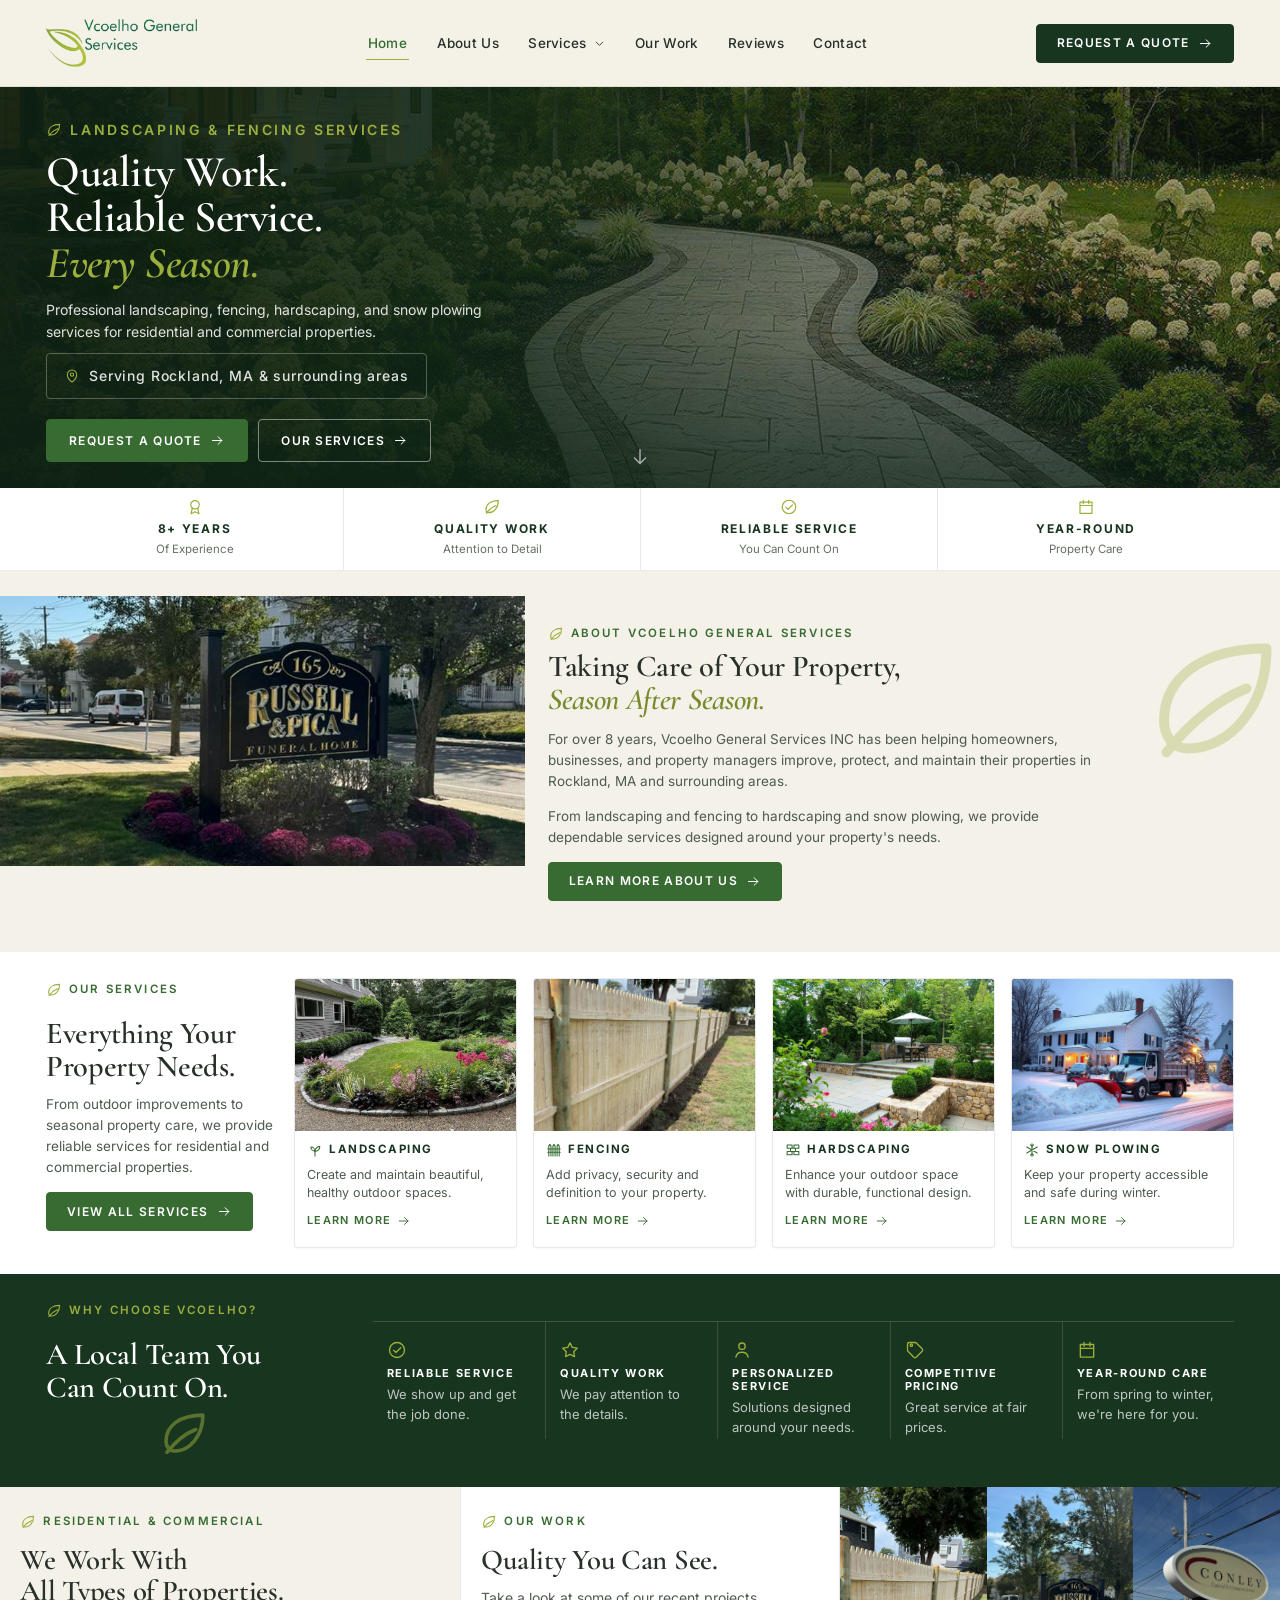
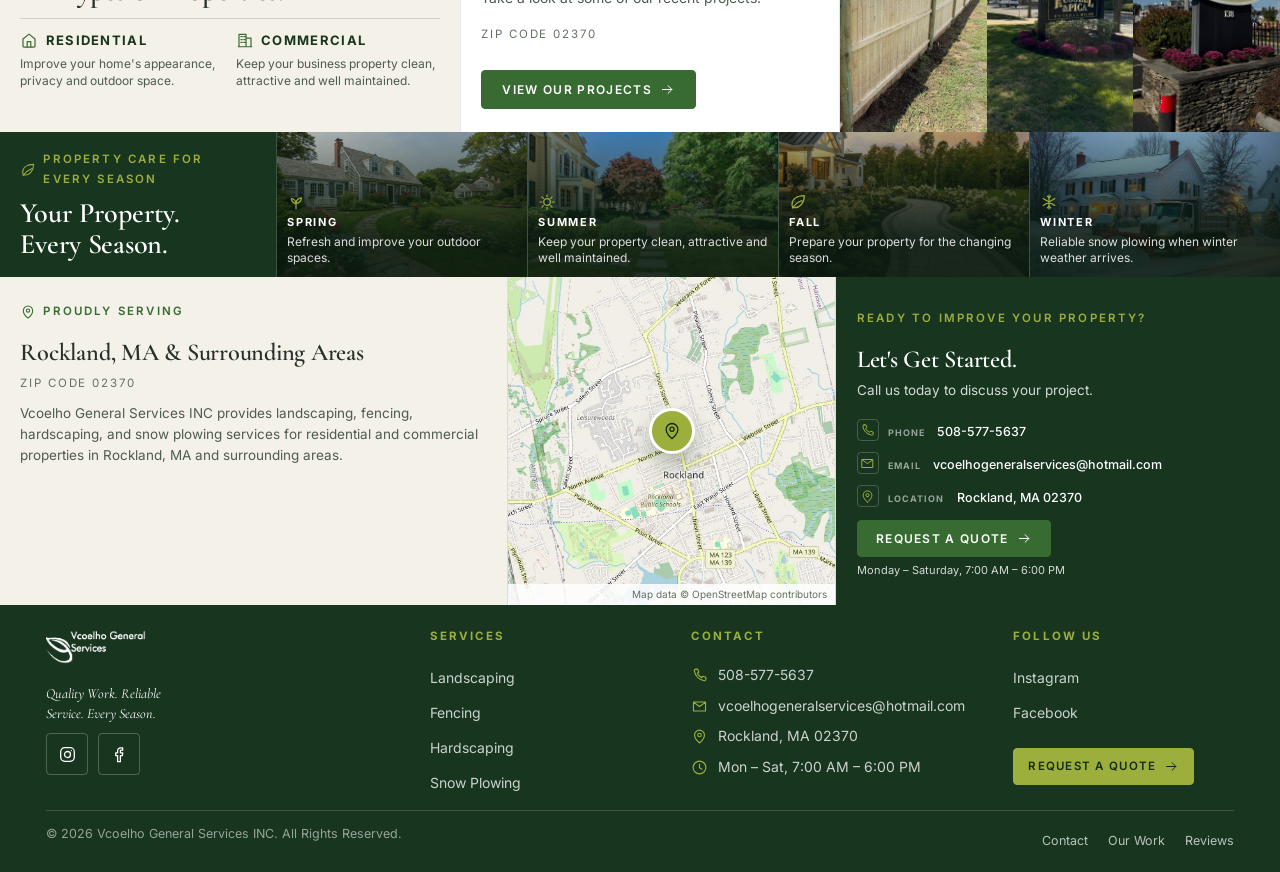
==== index.html @ 6b9f542e "first commit" ====
<!DOCTYPE html>
<html lang="en">
<head>
<meta charset="utf-8">
<meta name="viewport" content="width=device-width, initial-scale=1">
<title>Landscaping &amp; Fencing Services in Rockland, MA | Vcoelho General Services</title>
<meta name="description" content="Vcoelho General Services INC provides landscaping, fencing, hardscaping, and snow plowing services in Rockland, MA and surrounding areas. Request a quote today.">
<meta name="theme-color" content="#17351F">
<meta property="og:type" content="website">
<meta property="og:title" content="Landscaping &amp; Fencing Services in Rockland, MA | Vcoelho General Services">
<meta property="og:description" content="Quality Work. Reliable Service. Every Season. Landscaping, fencing, hardscaping and snow plowing in Rockland, MA and surrounding areas.">
<meta property="og:image" content="assets/images/hero-home.jpg">
<meta name="twitter:card" content="summary_large_image">
<link rel="icon" type="image/png" href="assets/images/favicon.png">
<link rel="preconnect" href="https://fonts.googleapis.com">
<link rel="preconnect" href="https://fonts.gstatic.com" crossorigin>
<link rel="stylesheet" href="https://fonts.googleapis.com/css2?family=Cormorant+Garamond:ital,wght@0,500;0,600;0,700;1,500;1,600&amp;family=Inter:wght@400;500;600;700&amp;display=swap">
<link rel="stylesheet" href="assets/css/style.css">
<script>document.documentElement.classList.add('js');</script>
</head>
<body class="home">
<a class="skip-link" href="#main">Skip to content</a>

<!-- ============ HEADER ============ -->
<header class="site-header" id="siteHeader">
  <div class="container header-inner">
    <a class="brand" href="index.html" aria-label="Vcoelho General Services Inc. — home">
      <img src="assets/images/logo.png" width="487" height="165" alt="Vcoelho General Services Inc.">
    </a>

    <nav class="nav" id="siteNav" aria-label="Main navigation">
      <ul class="nav-list">
        <li><a class="nav-link is-active" href="index.html" aria-current="page">Home</a></li>
        <li><a class="nav-link" href="about.html">About Us</a></li>
        <li class="has-dropdown">
          <button class="nav-link nav-toggle" type="button" aria-expanded="false" aria-controls="servicesMenu">
            Services
            <svg class="icon" aria-hidden="true"><use href="#i-chevron-down"></use></svg>
          </button>
          <div class="dropdown" id="servicesMenu">
            <a href="landscaping.html">
              <svg class="icon" aria-hidden="true"><use href="#i-sprout"></use></svg>
              <span class="dd-text"><strong>Landscaping</strong><span>Lawn, beds, mulch &amp; seasonal cleanups</span></span>
            </a>
            <a href="fencing.html">
              <svg class="icon" aria-hidden="true"><use href="#i-fence"></use></svg>
              <span class="dd-text"><strong>Fencing</strong><span>Privacy, security &amp; property boundaries</span></span>
            </a>
            <a href="hardscaping.html">
              <svg class="icon" aria-hidden="true"><use href="#i-stone"></use></svg>
              <span class="dd-text"><strong>Hardscaping</strong><span>Walkways, patios, walls &amp; steps</span></span>
            </a>
            <a href="snow-plowing.html">
              <svg class="icon" aria-hidden="true"><use href="#i-snow"></use></svg>
              <span class="dd-text"><strong>Snow Plowing</strong><span>Driveways &amp; lots during snowstorms</span></span>
            </a>
          </div>
        </li>
        <li><a class="nav-link" href="our-work.html">Our Work</a></li>
        <li><a class="nav-link" href="reviews.html">Reviews</a></li>
        <li><a class="nav-link" href="contact.html">Contact</a></li>
      </ul>
    </nav>

    <div class="header-actions">
      <a class="btn btn-primary btn-sm" href="contact.html#quote" data-quote data-cta="header_request_quote">
        Request a Quote
        <svg class="icon arrow" aria-hidden="true"><use href="#i-arrow"></use></svg>
      </a>
      <button class="nav-burger" id="navBurger" type="button" aria-expanded="false" aria-controls="siteNav" aria-label="Open navigation menu">
        <span class="bar"></span><span class="bar"></span><span class="bar"></span>
      </button>
    </div>
  </div>
</header>

<main id="main">

  <!-- ============ 01 HERO ============ -->
  <section class="hero">
    <div class="hero-media">
      <img src="assets/images/hero-home.jpg" width="1140" height="705"
           alt="Landscaped front walkway with hydrangeas and perennial beds leading to a New England home"
           fetchpriority="high" decoding="async">
    </div>
    <div class="container">
      <div class="hero-content">
        <p class="eyebrow">
          <svg class="icon icon-leaf" aria-hidden="true"><use href="#i-leaf"></use></svg>
          Landscaping &amp; Fencing Services
        </p>
        <h1>Quality Work.<br>Reliable Service.<span class="accent">Every Season.</span></h1>
        <p>Professional landscaping, fencing, hardscaping, and snow plowing services for residential and commercial properties.</p>
        <p class="hero-area">
          <svg class="icon" aria-hidden="true"><use href="#i-pin"></use></svg>
          Serving Rockland, MA &amp; surrounding areas
        </p>
        <div class="btn-row">
          <a class="btn btn-brand btn-lg" href="contact.html#quote" data-quote data-cta="hero_request_quote">
            Request a Quote
            <svg class="icon arrow" aria-hidden="true"><use href="#i-arrow"></use></svg>
          </a>
          <a class="btn btn-on-dark btn-lg" href="#services">
            Our Services
            <svg class="icon arrow" aria-hidden="true"><use href="#i-arrow"></use></svg>
          </a>
        </div>
      </div>
    </div>
    <a class="hero-scroll" href="#trust" aria-label="Scroll to next section">
      <svg class="icon" aria-hidden="true"><use href="#i-arrow-down"></use></svg>
    </a>
  </section>

  <!-- ============ 09 TRUST BAR ============ -->
  <section class="trustbar" id="trust" aria-label="Why customers choose Vcoelho">
    <div class="container">
      <div class="trustbar-grid">
        <div class="trust-item">
          <svg class="icon" aria-hidden="true"><use href="#i-award"></use></svg>
          <strong>8+ Years</strong>
          <span>Of Experience</span>
        </div>
        <div class="trust-item">
          <svg class="icon" aria-hidden="true"><use href="#i-leaf"></use></svg>
          <strong>Quality Work</strong>
          <span>Attention to Detail</span>
        </div>
        <div class="trust-item">
          <svg class="icon" aria-hidden="true"><use href="#i-check-circle"></use></svg>
          <strong>Reliable Service</strong>
          <span>You Can Count On</span>
        </div>
        <div class="trust-item">
          <svg class="icon" aria-hidden="true"><use href="#i-calendar"></use></svg>
          <strong>Year-Round</strong>
          <span>Property Care</span>
        </div>
      </div>
    </div>
  </section>

  <!-- ============ ABOUT (reference layout) ============ -->
  <section class="section section--cream about-band" id="about">
    <div class="about-grid">
      <div class="about-media reveal-img">
        <img src="assets/images/about-russell-pica.jpg" width="760" height="1013" loading="lazy" decoding="async"
             alt="Monument sign landscaped with seasonal mums and trimmed shrubs at Russell &amp; Pica Funeral Home in Rockland, Massachusetts">
      </div>
      <div class="about-copy">
        <span class="leaf-deco" aria-hidden="true"><svg class="icon"><use href="#i-leaf"></use></svg></span>
        <div class="about-copy-inner reveal">
          <p class="eyebrow">
            <svg class="icon icon-leaf" aria-hidden="true"><use href="#i-leaf"></use></svg>
            About Vcoelho General Services
          </p>
          <h2>Taking Care of Your Property,<br><em class="italic accent">Season After Season.</em></h2>
          <div class="prose lead">
            <p>For over 8 years, Vcoelho General Services INC has been helping homeowners, businesses, and property managers improve, protect, and maintain their properties in Rockland, MA and surrounding areas.</p>
            <p>From landscaping and fencing to hardscaping and snow plowing, we provide dependable services designed around your property's needs.</p>
          </div>
          <div class="btn-row">
            <a class="btn btn-brand" href="about.html" data-cta="about_learn_more">
              Learn More About Us
              <svg class="icon arrow" aria-hidden="true"><use href="#i-arrow"></use></svg>
            </a>
          </div>
        </div>
      </div>
    </div>
  </section>

  <!-- ============ SERVICES (reference layout) ============ -->
  <section class="section section--white" id="services">
    <div class="container">
      <div class="svc-split">
        <div class="svc-intro reveal">
          <p class="eyebrow">
            <svg class="icon icon-leaf" aria-hidden="true"><use href="#i-leaf"></use></svg>
            Our Services
          </p>
          <h2>Everything Your<br>Property Needs.</h2>
          <p class="lead">From outdoor improvements to seasonal property care, we provide reliable services for residential and commercial properties.</p>
          <div class="btn-row">
            <a class="btn btn-brand" href="about.html#services" data-cta="view_all_services">
              View All Services
              <svg class="icon arrow" aria-hidden="true"><use href="#i-arrow"></use></svg>
            </a>
          </div>
        </div>

        <div class="svc-cards">
          <article class="service-card service-card--compact reveal">
            <div class="service-card-media">
              <img src="assets/images/landscape-5.jpg" width="1150" height="862" loading="lazy" decoding="async"
                   alt="Freshly edged lawn, mulched perennial beds and stone edging maintained by Vcoelho General Services">
            </div>
            <div class="service-card-body">
              <h3><svg class="icon" aria-hidden="true"><use href="#i-sprout"></use></svg>Landscaping</h3>
              <p>Create and maintain beautiful, healthy outdoor spaces.</p>
              <a class="link-arrow" href="landscaping.html" data-cta="service_card_landscaping" aria-label="Learn more about landscaping services">
                Learn More <span class="sr-only">about landscaping services</span> <svg class="icon arrow" aria-hidden="true"><use href="#i-arrow"></use></svg>
              </a>
            </div>
          </article>

          <article class="service-card service-card--compact reveal reveal-d1">
            <div class="service-card-media">
              <img src="assets/images/fence-vcoelho.jpg" width="900" height="1200" loading="lazy" decoding="async"
                   alt="Wooden privacy fence installed by Vcoelho General Services in Massachusetts">
            </div>
            <div class="service-card-body">
              <h3><svg class="icon" aria-hidden="true"><use href="#i-fence"></use></svg>Fencing</h3>
              <p>Add privacy, security and definition to your property.</p>
              <a class="link-arrow" href="fencing.html" data-cta="service_card_fencing" aria-label="Learn more about fencing services">
                Learn More <span class="sr-only">about fencing services</span> <svg class="icon arrow" aria-hidden="true"><use href="#i-arrow"></use></svg>
              </a>
            </div>
          </article>

          <article class="service-card service-card--compact reveal reveal-d2">
            <div class="service-card-media">
              <img src="assets/images/hardscaping-3.jpg" width="1200" height="800" loading="lazy" decoding="async"
                   alt="Raised stone terrace with stone steps, a dining set, boxwood plantings and a low garden wall">
            </div>
            <div class="service-card-body">
              <h3><svg class="icon" aria-hidden="true"><use href="#i-stone"></use></svg>Hardscaping</h3>
              <p>Enhance your outdoor space with durable, functional design.</p>
              <a class="link-arrow" href="hardscaping.html" data-cta="service_card_hardscaping" aria-label="Learn more about hardscaping services">
                Learn More <span class="sr-only">about hardscaping services</span> <svg class="icon arrow" aria-hidden="true"><use href="#i-arrow"></use></svg>
              </a>
            </div>
          </article>

          <article class="service-card service-card--compact reveal reveal-d3">
            <div class="service-card-media">
              <img src="assets/images/snow-1.jpg" width="1024" height="768" loading="lazy" decoding="async"
                   alt="Plow truck clearing snow from a residential street in New England">
            </div>
            <div class="service-card-body">
              <h3><svg class="icon" aria-hidden="true"><use href="#i-snow"></use></svg>Snow Plowing</h3>
              <p>Keep your property accessible and safe during winter.</p>
              <a class="link-arrow" href="snow-plowing.html" data-cta="service_card_snow" aria-label="Learn more about snow plowing services">
                Learn More <span class="sr-only">about snow plowing services</span> <svg class="icon arrow" aria-hidden="true"><use href="#i-arrow"></use></svg>
              </a>
            </div>
          </article>
        </div>
      </div>
    </div>
  </section>

  <!-- ============ WHY CHOOSE VCOELHO (reference layout) ============ -->
  <section class="section section--dark" id="why">
    <div class="container">
      <div class="why-split">
        <div class="why-head reveal">
          <p class="eyebrow">
            <svg class="icon icon-leaf" aria-hidden="true"><use href="#i-leaf"></use></svg>
            Why Choose Vcoelho?
          </p>
          <h2>A Local Team You<br>Can Count On.</h2>
          <span class="sprig" aria-hidden="true"><svg class="icon"><use href="#i-leaf"></use></svg></span>
        </div>

        <div class="pillars">
          <div class="pillar reveal">
            <svg class="icon" aria-hidden="true"><use href="#i-check-circle"></use></svg>
            <h3>Reliable Service</h3>
            <p>We show up and get the job done.</p>
          </div>
          <div class="pillar reveal reveal-d1">
            <svg class="icon" aria-hidden="true"><use href="#i-star"></use></svg>
            <h3>Quality Work</h3>
            <p>We pay attention to the details.</p>
          </div>
          <div class="pillar reveal reveal-d2">
            <svg class="icon" aria-hidden="true"><use href="#i-user"></use></svg>
            <h3>Personalized Service</h3>
            <p>Solutions designed around your needs.</p>
          </div>
          <div class="pillar reveal reveal-d3">
            <svg class="icon" aria-hidden="true"><use href="#i-tag"></use></svg>
            <h3>Competitive Pricing</h3>
            <p>Great service at fair prices.</p>
          </div>
          <div class="pillar reveal reveal-d4">
            <svg class="icon" aria-hidden="true"><use href="#i-calendar"></use></svg>
            <h3>Year-Round Care</h3>
            <p>From spring to winter, we're here for you.</p>
          </div>
        </div>
      </div>
    </div>
  </section>

  <!-- ============ PROPERTIES + OUR WORK (reference layout) ============ -->
  <section class="band3" id="properties">
    <div class="band3-cell band3-cell--cream">
      <div class="reveal">
        <p class="eyebrow">
          <svg class="icon icon-leaf" aria-hidden="true"><use href="#i-leaf"></use></svg>
          Residential &amp; Commercial
        </p>
        <h2>We Work With<br>All Types of Properties.</h2>
        <div class="prop-grid">
          <div class="prop">
            <h3><svg class="icon" aria-hidden="true"><use href="#i-home"></use></svg>Residential</h3>
            <p>Improve your home's appearance, privacy and outdoor space.</p>
          </div>
          <div class="prop">
            <h3><svg class="icon" aria-hidden="true"><use href="#i-building"></use></svg>Commercial</h3>
            <p>Keep your business property clean, attractive and well maintained.</p>
          </div>
        </div>
      </div>
    </div>

    <div class="band3-cell band3-cell--white">
      <div class="reveal">
        <p class="eyebrow">
          <svg class="icon icon-leaf" aria-hidden="true"><use href="#i-leaf"></use></svg>
          Our Work
        </p>
        <h2>Quality You Can See.</h2>
        <p class="lead">Take a look at some of our recent projects.</p>
        <p class="band3-zip">ZIP Code 02370</p>
        <div class="btn-row">
          <a class="btn btn-brand" href="our-work.html" data-cta="view_our_work">
            View Our Projects
            <svg class="icon arrow" aria-hidden="true"><use href="#i-arrow"></use></svg>
          </a>
        </div>
      </div>
    </div>

    <div class="band3-photos">
      <img src="assets/images/fence-vcoelho.jpg" width="900" height="1200" loading="lazy" decoding="async"
           alt="Wooden privacy fence installed by Vcoelho General Services in Massachusetts">
      <img src="assets/images/about-russell-pica.jpg" width="760" height="1013" loading="lazy" decoding="async"
           alt="Monument sign landscaped with seasonal mums and trimmed shrubs at Russell &amp; Pica Funeral Home in Rockland, Massachusetts">
      <img src="assets/images/conley.jpg" width="760" height="1013" loading="lazy" decoding="async"
           alt="Stone planter wall and seasonal mums at Conley Funeral &amp; Cremation Service maintained by Vcoelho General Services">
    </div>
  </section>

  <!-- ============ FOUR SEASONS (reference layout) ============ -->
  <section class="seasons-band" id="seasons">
    <div class="seasons-head">
      <p class="eyebrow">
        <svg class="icon icon-leaf" aria-hidden="true"><use href="#i-leaf"></use></svg>
        Property Care for Every Season
      </p>
      <h2>Your Property.<br>Every Season.</h2>
    </div>

    <div class="season-cell">
      <img src="assets/images/landscape-2.jpg" width="860" height="573" loading="lazy" decoding="async"
           alt="Cape-style home with a stone walkway and foundation plantings in Massachusetts">
      <div class="season-cell-body">
        <svg class="icon" aria-hidden="true"><use href="#i-sprout"></use></svg>
        <h3>Spring</h3>
        <p>Refresh and improve your outdoor spaces.</p>
      </div>
    </div>

    <div class="season-cell">
      <img src="assets/images/landscape-1.jpg" width="1024" height="683" loading="lazy" decoding="async"
           alt="Manicured hedges, ground cover and a stepping-stone path at a New England estate">
      <div class="season-cell-body">
        <svg class="icon" aria-hidden="true"><use href="#i-sun"></use></svg>
        <h3>Summer</h3>
        <p>Keep your property clean, attractive and well maintained.</p>
      </div>
    </div>

    <div class="season-cell">
      <img src="assets/images/hero-home.jpg" width="1140" height="705" loading="lazy" decoding="async"
           alt="Landscaped front walkway with hydrangeas and perennial beds leading to a New England home">
      <div class="season-cell-body">
        <svg class="icon" aria-hidden="true"><use href="#i-leaf"></use></svg>
        <h3>Fall</h3>
        <p>Prepare your property for the changing season.</p>
      </div>
    </div>

    <div class="season-cell">
      <img src="assets/images/snow-1.jpg" width="1024" height="768" loading="lazy" decoding="async"
           alt="Plow truck clearing snow from a residential street in New England">
      <div class="season-cell-body">
        <svg class="icon" aria-hidden="true"><use href="#i-snow"></use></svg>
        <h3>Winter</h3>
        <p>Reliable snow plowing when winter weather arrives.</p>
      </div>
    </div>
  </section>

  <!-- ============ SERVICE AREA + CTA (reference layout) ============ -->
  <section class="area-band" id="service-area">
    <div class="area-copy">
      <div class="reveal">
        <p class="eyebrow">
          <svg class="icon" aria-hidden="true"><use href="#i-pin"></use></svg>
          Proudly Serving
        </p>
        <h2>Rockland, MA &amp; Surrounding Areas</h2>
        <p class="area-zip-line">ZIP Code 02370</p>
        <p class="lead">Vcoelho General Services INC provides landscaping, fencing, hardscaping, and snow plowing services for residential and commercial properties in Rockland, MA and surrounding areas.</p>
      </div>
    </div>

    <div class="area-map-col">
      <figure class="map-tile">
        <img src="assets/images/map-rockland.jpg" width="512" height="512" loading="lazy" decoding="async"
             alt="Street map of Rockland, Massachusetts and the surrounding towns">
        <span class="map-pin" aria-hidden="true"><svg class="icon"><use href="#i-pin"></use></svg></span>
        <figcaption class="map-credit">Map data © OpenStreetMap contributors</figcaption>
      </figure>
    </div>

    <div class="area-cta on-dark" id="get-started">
      <div class="reveal">
        <p class="eyebrow">Ready to Improve Your Property?</p>
        <h2>Let's Get Started.</h2>
        <p class="area-cta-lead">Call us today to discuss your project.</p>
        <ul class="contact-list">
          <li>
            <span class="ico"><svg class="icon" aria-hidden="true"><use href="#i-phone"></use></svg></span>
            <span>
              <strong>Phone</strong>
              <a href="tel:5085775637" data-track="phone_click" data-location="area_band">508-577-5637</a>
            </span>
          </li>
          <li>
            <span class="ico"><svg class="icon" aria-hidden="true"><use href="#i-mail"></use></svg></span>
            <span>
              <strong>Email</strong>
              <a href="mailto:vcoelhogeneralservices@hotmail.com" data-track="email_click" data-location="area_band">vcoelhogeneralservices@hotmail.com</a>
            </span>
          </li>
          <li>
            <span class="ico"><svg class="icon" aria-hidden="true"><use href="#i-pin"></use></svg></span>
            <span>
              <strong>Location</strong>
              <span class="val">Rockland, MA 02370</span>
            </span>
          </li>
        </ul>
        <div class="btn-row">
          <a class="btn btn-brand" href="contact.html#quote" data-quote data-cta="final_request_quote">
            Request a Quote
            <svg class="icon arrow" aria-hidden="true"><use href="#i-arrow"></use></svg>
          </a>
        </div>
        <p class="area-cta-note">Monday – Saturday, 7:00 AM – 6:00 PM</p>
      </div>
    </div>
  </section>

</main>

<!-- ============ 27 FOOTER ============ -->
<footer class="site-footer">
  <div class="container">
    <div class="footer-grid">
      <div class="footer-brand">
        <img src="assets/images/logo-white.png" width="487" height="165" loading="lazy" decoding="async"
             alt="Vcoelho General Services Inc.">
        <p>Quality Work. Reliable Service. Every Season.</p>
        <div class="footer-social">
          <a href="https://www.instagram.com/vcoelhogeneralservices/" data-track="social_click" data-network="instagram"
             target="_blank" rel="noopener noreferrer" aria-label="Vcoelho General Services INC on Instagram">
            <svg class="icon" aria-hidden="true"><use href="#i-instagram"></use></svg>
          </a>
          <a href="https://www.facebook.com/vcoelhogeneralservices" data-track="social_click" data-network="facebook"
             target="_blank" rel="noopener noreferrer" aria-label="Vcoelho General Services on Facebook">
            <svg class="icon" aria-hidden="true"><use href="#i-facebook"></use></svg>
          </a>
        </div>
      </div>

      <div>
        <h2>Services</h2>
        <ul class="footer-links">
          <li><a href="landscaping.html">Landscaping</a></li>
          <li><a href="fencing.html">Fencing</a></li>
          <li><a href="hardscaping.html">Hardscaping</a></li>
          <li><a href="snow-plowing.html">Snow Plowing</a></li>
        </ul>
      </div>

      <div>
        <h2>Contact</h2>
        <ul class="footer-contact">
          <li>
            <svg class="icon" aria-hidden="true"><use href="#i-phone"></use></svg>
            <a href="tel:5085775637">508-577-5637</a>
          </li>
          <li>
            <svg class="icon" aria-hidden="true"><use href="#i-mail"></use></svg>
            <a href="mailto:vcoelhogeneralservices@hotmail.com">vcoelhogeneralservices@hotmail.com</a>
          </li>
          <li>
            <svg class="icon" aria-hidden="true"><use href="#i-pin"></use></svg>
            <span>Rockland, MA 02370</span>
          </li>
          <li>
            <svg class="icon" aria-hidden="true"><use href="#i-clock"></use></svg>
            <span>Mon – Sat, 7:00 AM – 6:00 PM</span>
          </li>
        </ul>
      </div>

      <div>
        <h2>Follow Us</h2>
        <ul class="footer-links">
          <li><a href="https://www.instagram.com/vcoelhogeneralservices/" data-track="social_click" data-network="instagram" target="_blank" rel="noopener noreferrer">Instagram</a></li>
          <li><a href="https://www.facebook.com/vcoelhogeneralservices" data-track="social_click" data-network="facebook" target="_blank" rel="noopener noreferrer">Facebook</a></li>
        </ul>
        <div class="btn-row" style="margin-top:22px">
          <a class="btn btn-lime btn-sm" href="contact.html#quote" data-quote data-cta="footer_request_quote">
            Request a Quote
            <svg class="icon arrow" aria-hidden="true"><use href="#i-arrow"></use></svg>
          </a>
        </div>
      </div>
    </div>

    <div class="footer-bottom">
      <p>© 2026 Vcoelho General Services INC. All Rights Reserved.</p>
      <div class="footer-legal">
        <a href="contact.html">Contact</a>
        <a href="our-work.html">Our Work</a>
        <a href="reviews.html">Reviews</a>
      </div>
    </div>
  </div>
</footer>

<script src="assets/js/site.js" defer></script>
</body>
</html>
---- assets/css/style.css ----
/* =============================================================
   VCOELHO GENERAL SERVICES INC.
   Quality Work. Reliable Service. Every Season.
   Rockland, MA 02370
   -------------------------------------------------------------
   01  Tokens & reset
   02  Typography
   03  Layout helpers
   04  Buttons
   05  Icons & botanical marks
   06  Header & navigation
   07  Hero
   08  Trust bar
   09  Sections & headings
   10  Split / About
   11  Service cards
   12  Feature blocks (dark)
   13  Pillars (Why choose)
   14  Residential & Commercial
   15  Gallery
   16  Seasons
   17  Service area
   18  Final CTA band
   19  Quote form
   20  Quote modal
   21  Page hero (inner pages)
   22  Service page modules
   23  Reviews & contact
   24  Footer
   25  Mobile action bar
   26  Reveal animations
   27  Responsive
   28  Motion & print
   ============================================================= */

/* ---------- 01 Tokens & reset ---------- */
:root{
  --forest:#17351F;
  --forest-2:#1E4427;
  --green:#376B32;
  --green-2:#2B5527;
  --lime:#9CAF3D;
  --cream:#F4F1E8;
  --cream-2:#ECE8DA;
  --white:#FFFFFF;
  --ink:#273029;
  --ink-2:#4E5B4F;
  --ink-3:#657165;
  --line:rgba(23,53,31,.16);
  --line-soft:rgba(23,53,31,.10);
  --radius:4px;
  --shadow-sm:0 1px 2px rgba(23,53,31,.05), 0 8px 20px rgba(23,53,31,.05);
  --shadow-md:0 2px 6px rgba(23,53,31,.07), 0 22px 48px rgba(23,53,31,.10);
  --serif:"Cormorant Garamond","Playfair Display",Georgia,"Times New Roman",serif;
  --sans:"Inter",-apple-system,BlinkMacSystemFont,"Segoe UI",Roboto,Helvetica,Arial,sans-serif;
  --header-h:86px;
  --maxw:1240px;
  --ease:cubic-bezier(.22,.61,.36,1);
}

*,*::before,*::after{box-sizing:border-box}
html{-webkit-text-size-adjust:100%; scroll-behavior:smooth; scroll-padding-top:calc(var(--header-h) + 16px)}
body{
  margin:0;
  background:var(--cream);
  color:var(--ink);
  font-family:var(--sans);
  font-size:16.5px;
  line-height:1.7;
  font-weight:400;
  -webkit-font-smoothing:antialiased;
  text-rendering:optimizeLegibility;
  overflow-x:hidden;
}
img,svg,video{display:block; max-width:100%}
img{height:auto; border-style:none}
button,input,select,textarea{font:inherit; color:inherit}
button{background:none; border:0; cursor:pointer}
a{color:var(--green); text-decoration:none}
ul,ol{margin:0; padding:0; list-style:none}
p{margin:0 0 1.1em}
p:last-child{margin-bottom:0}
hr{border:0; border-top:1px solid var(--line); margin:0}

:focus-visible{
  outline:2px solid var(--green);
  outline-offset:3px;
  border-radius:2px;
}
.on-dark :focus-visible,
.site-footer :focus-visible,
.section--dark :focus-visible{outline-color:var(--lime)}

.skip-link{
  position:absolute; left:16px; top:-60px; z-index:200;
  background:var(--forest); color:#fff; padding:12px 20px;
  border-radius:var(--radius); font-size:13px; font-weight:600;
  letter-spacing:.08em; text-transform:uppercase;
  transition:top .2s var(--ease);
}
.skip-link:focus{top:14px}

/* ---------- 02 Typography ---------- */
h1,h2,h3,h4,h5{
  font-family:var(--serif);
  font-weight:600;
  line-height:1.1;
  letter-spacing:-.01em;
  margin:0 0 .5em;
  color:var(--ink);
}
h1{font-size:clamp(2.7rem,6.2vw,4.6rem); line-height:1.03}
h2{font-size:clamp(2.1rem,4vw,3.2rem); line-height:1.08}
h3{font-size:clamp(1.5rem,2.3vw,1.95rem); line-height:1.16}
h4{font-size:1.3rem; line-height:1.25}
.italic{font-style:italic}
.accent{color:var(--lime)}
.on-dark h1,.on-dark h2,.on-dark h3,.on-dark h4,
.section--dark h1,.section--dark h2,.section--dark h3,.section--dark h4,
.site-footer h2,.site-footer h3,.site-footer h4{color:#fff}

.eyebrow{
  display:inline-flex; align-items:center; gap:.6em;
  font-family:var(--sans);
  font-size:11.5px; font-weight:600;
  letter-spacing:.19em; text-transform:uppercase;
  color:var(--green);
  margin:0 0 1.15rem;
}
.on-dark .eyebrow,.section--dark .eyebrow{color:var(--lime)}
.eyebrow .icon{width:16px; height:16px; flex:none}

.lead{
  font-size:clamp(1.02rem,1.35vw,1.14rem);
  line-height:1.75;
  color:var(--ink-2);
  max-width:62ch;
}
.on-dark .lead,.section--dark .lead{color:rgba(255,255,255,.82)}

.section--dark,.on-dark{color:#fff}
.section--dark p,.on-dark p{color:rgba(255,255,255,.82)}

.muted{color:var(--ink-3)}
.tiny{font-size:13px; line-height:1.6}

/* ---------- 03 Layout helpers ---------- */
.container{width:100%; max-width:var(--maxw); margin-inline:auto; padding-inline:26px}
.container--narrow{max-width:900px}
.section{padding:clamp(64px,8vw,108px) 0}
.section--tight{padding:clamp(48px,5.5vw,72px) 0}
.section--white{background:var(--white)}
.section--cream{background:var(--cream)}
.section--deep{background:var(--cream-2)}
.section--dark{background:var(--forest); color:#fff}
.section--dark-2{background:var(--forest-2); color:#fff}
.center{text-align:center}
.center .lead,.center .eyebrow{margin-inline:auto}
.stack-sm > * + *{margin-top:14px}
.divider{height:1px; background:var(--line); border:0}

.grid{display:grid; gap:26px}
.grid-2{grid-template-columns:repeat(2,1fr)}
.grid-3{grid-template-columns:repeat(3,1fr)}
.grid-4{grid-template-columns:repeat(4,1fr)}

.section-head{max-width:760px; margin-bottom:clamp(34px,4vw,56px)}
.section-head.is-center{margin-inline:auto; text-align:center}
.section-head h2{margin-bottom:.42em}
.section-head .lead{margin:0}
.section-head .head-actions{margin-top:26px}

/* ---------- 04 Buttons ---------- */
.btn{
  --btn-bg:var(--forest);
  --btn-fg:#fff;
  --btn-bd:var(--forest);
  position:relative;
  display:inline-flex; align-items:center; justify-content:center; gap:.7em;
  padding:15px 26px;
  background:var(--btn-bg);
  color:var(--btn-fg);
  border:1.5px solid var(--btn-bd);
  border-radius:var(--radius);
  font-family:var(--sans);
  font-size:12.5px; font-weight:600;
  letter-spacing:.11em; text-transform:uppercase;
  line-height:1;
  text-align:center;
  cursor:pointer;
  transition:background-color .25s var(--ease), color .25s var(--ease),
             border-color .25s var(--ease), transform .25s var(--ease);
}
.btn .arrow{
  width:15px; height:15px; flex:none;
  transition:transform .3s var(--ease);
}
.btn:hover .arrow,.btn:focus-visible .arrow{transform:translateX(4px)}
.btn:hover{transform:translateY(-1px)}
.btn:active{transform:translateY(0)}

.btn-primary:hover{background:var(--green); border-color:var(--green)}

.btn-outline{
  --btn-bg:transparent;
  --btn-fg:var(--forest);
  --btn-bd:rgba(23,53,31,.42);
}
.btn-outline:hover{
  --btn-bg:var(--forest);
  --btn-fg:#fff;
  --btn-bd:var(--forest);
}

.btn-lime{
  --btn-bg:var(--lime);
  --btn-fg:#152B18;
  --btn-bd:var(--lime);
}
.btn-lime:hover{--btn-bg:#ADC04C; --btn-bd:#ADC04C}

.btn-on-dark{
  --btn-bg:transparent;
  --btn-fg:#fff;
  --btn-bd:rgba(255,255,255,.45);
}
.btn-on-dark:hover{--btn-bg:#fff; --btn-fg:var(--forest); --btn-bd:#fff}

.btn-light{--btn-bg:#fff; --btn-fg:var(--forest); --btn-bd:#fff}
.btn-light:hover{--btn-bg:var(--lime); --btn-bd:var(--lime); --btn-fg:#152B18}

.btn-sm{padding:12px 20px; font-size:11.5px}
.btn-lg{padding:18px 32px; font-size:13px}
.btn-block{width:100%}

.link-arrow{
  display:inline-flex; align-items:center; gap:.55em;
  font-size:12px; font-weight:600;
  letter-spacing:.12em; text-transform:uppercase;
  color:var(--green);
  border-bottom:1px solid transparent;
  padding-bottom:3px;
  transition:color .2s var(--ease), border-color .2s var(--ease);
}
.link-arrow .arrow{width:14px; height:14px; transition:transform .3s var(--ease)}
.link-arrow:hover{color:var(--forest); border-color:var(--lime)}
.link-arrow:hover .arrow{transform:translateX(4px)}
.on-dark .link-arrow,.section--dark .link-arrow{color:var(--lime)}
.sr-only{position:absolute; width:1px; height:1px; padding:0; margin:-1px; overflow:hidden; clip:rect(0 0 0 0); clip-path:inset(50%); white-space:nowrap; border:0}
.on-dark .link-arrow:hover,.section--dark .link-arrow:hover{color:#fff; border-color:rgba(255,255,255,.6)}

.btn-row{display:flex; flex-wrap:wrap; gap:14px}
.btn-row.is-center{justify-content:center}

/* ---------- 05 Icons & botanical marks ---------- */
.icon{
  width:24px; height:24px;
  fill:none;
  stroke:currentColor;
  stroke-width:1.5;
  stroke-linecap:round;
  stroke-linejoin:round;
  flex:none;
}
.icon-solid{fill:currentColor; stroke:none}
.icon-leaf{width:16px; height:16px; color:var(--lime); stroke-width:1.6}

.sprig{width:100%; max-width:190px; height:auto; color:var(--lime); opacity:.75; margin:0 auto}
.sprig--left{margin:0}
.rule-leaf{
  display:flex; align-items:center; gap:16px;
  color:var(--lime);
  margin:34px 0;
}
.rule-leaf::before,.rule-leaf::after{
  content:""; flex:1; height:1px; background:var(--line);
}
.section--dark .rule-leaf::before,
.section--dark .rule-leaf::after,
.on-dark .rule-leaf::before,
.on-dark .rule-leaf::after{background:rgba(255,255,255,.2)}
.rule-leaf .icon{width:22px; height:22px}

.icon-badge{
  width:54px; height:54px;
  display:grid; place-items:center;
  border:1px solid var(--line);
  border-radius:var(--radius);
  background:var(--white);
  color:var(--green);
  margin-bottom:18px;
}
.icon-badge .icon{width:26px; height:26px}
.section--dark .icon-badge,
.on-dark .icon-badge{
  background:rgba(255,255,255,.06);
  border-color:rgba(255,255,255,.18);
  color:var(--lime);
}

/* ---------- 06 Header & navigation ---------- */
.site-header{
  position:sticky; top:0; z-index:90;
  background:rgba(244,241,232,.92);
  backdrop-filter:saturate(150%) blur(10px);
  -webkit-backdrop-filter:saturate(150%) blur(10px);
  border-bottom:1px solid var(--line-soft);
  transition:box-shadow .3s var(--ease), background-color .3s var(--ease),
             border-color .3s var(--ease);
}
.site-header.is-scrolled{
  background:rgba(255,255,255,.97);
  box-shadow:0 6px 24px rgba(23,53,31,.07);
  border-color:transparent;
}
.header-inner{
  display:flex; align-items:center; gap:26px;
  min-height:var(--header-h);
}
.brand{display:inline-flex; align-items:center; flex:none}
.brand img{height:52px; width:auto; transition:height .3s var(--ease)}
.site-header.is-scrolled .brand img{height:46px}
.brand-mark{display:none}

.nav{flex:1 1 auto; display:flex; justify-content:center}
.nav-list{display:flex; align-items:center; gap:clamp(14px,2vw,30px)}
.nav-link{
  position:relative;
  display:inline-flex; align-items:center; gap:6px;
  padding:10px 2px;
  font-size:13.5px; font-weight:500;
  letter-spacing:.02em;
  color:var(--ink);
  background:none; border:0;
  transition:color .2s var(--ease);
}
.nav-link::after{
  content:""; position:absolute; left:0; right:0; bottom:4px;
  height:1.5px; background:var(--lime);
  transform:scaleX(0); transform-origin:left;
  transition:transform .3s var(--ease);
}
.nav-link:hover,.nav-link.is-active{color:var(--green)}
.nav-link:hover::after,.nav-link.is-active::after{transform:scaleX(1)}
.nav-link .icon{width:13px; height:13px; transition:transform .3s var(--ease)}
.has-dropdown{position:relative}
.has-dropdown.is-open .nav-toggle .icon{transform:rotate(180deg)}

.dropdown{
  position:absolute; top:calc(100% + 6px); left:50%;
  transform:translateX(-50%) translateY(-8px);
  min-width:340px;
  background:var(--white);
  border:1px solid var(--line-soft);
  border-radius:var(--radius);
  box-shadow:var(--shadow-md);
  padding:10px;
  opacity:0; visibility:hidden; pointer-events:none;
  transition:opacity .22s var(--ease), transform .22s var(--ease), visibility .22s;
}
.has-dropdown.is-open .dropdown,
.has-dropdown:hover .dropdown,
.has-dropdown:focus-within .dropdown{
  opacity:1; visibility:visible; pointer-events:auto;
  transform:translateX(-50%) translateY(0);
}
.dropdown::before{
  content:""; position:absolute; top:-7px; left:50%; transform:translateX(-50%) rotate(45deg);
  width:14px; height:14px; background:var(--white);
  border-left:1px solid var(--line-soft); border-top:1px solid var(--line-soft);
}
.dropdown a{
  display:flex; align-items:center; gap:14px;
  padding:12px 14px;
  border-radius:var(--radius);
  color:var(--ink);
  transition:background-color .18s var(--ease), color .18s var(--ease);
}
.dropdown a .icon{width:20px; height:20px; color:var(--green)}
.dropdown a strong{
  display:block; font-size:13.5px; font-weight:600; letter-spacing:.03em;
}
.dropdown a span{display:block; font-size:12.5px; color:var(--ink-3); line-height:1.5}
.dropdown a:hover{background:var(--cream); color:var(--green)}

.header-actions{display:flex; align-items:center; gap:12px; flex:none}
.header-phone{
  display:inline-flex; align-items:center; gap:8px;
  font-size:13.5px; font-weight:600; color:var(--forest);
  letter-spacing:.02em;
}
.header-phone .icon{width:16px; height:16px; color:var(--green)}
.header-phone:hover{color:var(--green)}

.nav-burger{
  display:none;
  width:46px; height:46px;
  border:1px solid var(--line);
  border-radius:var(--radius);
  flex-direction:column;
  align-items:center;
  justify-content:center;
  gap:5px;
  color:var(--forest);
}
.nav-burger .bar{
  display:block; width:20px; height:1.7px; background:currentColor;
  margin:0 auto; transition:transform .3s var(--ease), opacity .2s var(--ease);
}
.nav-burger[aria-expanded="true"] .bar:nth-child(1){transform:translateY(6.7px) rotate(45deg)}
.nav-burger[aria-expanded="true"] .bar:nth-child(2){opacity:0}
.nav-burger[aria-expanded="true"] .bar:nth-child(3){transform:translateY(-6.7px) rotate(-45deg)}

/* ---------- 07 Hero ---------- */
.hero{
  position:relative;
  min-height:min(92vh,780px);
  display:flex; align-items:center;
  background:var(--forest);
  overflow:hidden;
  padding:clamp(80px,10vw,132px) 0 clamp(70px,8vw,110px);
}
.hero-media{position:absolute; inset:0; z-index:0}
.hero-media img{width:100%; height:100%; object-fit:cover; object-position:center 58%}
.hero-media::after{
  content:""; position:absolute; inset:0;
  background:
    linear-gradient(100deg, rgba(13,32,18,.94) 0%, rgba(15,38,21,.86) 34%, rgba(16,42,23,.48) 62%, rgba(16,42,23,.24) 100%),
    linear-gradient(to top, rgba(11,27,16,.6), transparent 42%);
}
.hero .container{position:relative; z-index:1}
.hero-content{max-width:660px; color:#fff}
.hero-content .eyebrow{color:var(--lime); margin-bottom:1.4rem}
.hero h1{color:#fff; margin-bottom:.5em; text-shadow:0 2px 26px rgba(0,0,0,.28)}
.hero h1 .accent{color:var(--lime); font-style:italic; display:block}
.hero p{
  font-size:clamp(1.02rem,1.3vw,1.14rem);
  line-height:1.72;
  color:rgba(255,255,255,.87);
  max-width:52ch;
  margin-bottom:1.6em;
}
.hero-area{
  display:inline-flex; align-items:center; gap:9px;
  font-size:13px; font-weight:500; letter-spacing:.06em;
  color:rgba(255,255,255,.9);
  padding:11px 17px;
  border:1px solid rgba(255,255,255,.28);
  border-radius:var(--radius);
  margin-bottom:34px;
}
.hero-area .icon{width:16px; height:16px; color:var(--lime)}
.hero .btn-row .btn{padding:17px 28px}
.hero-scroll{
  position:absolute; left:50%; bottom:16px; transform:translateX(-50%);
  z-index:2; color:rgba(255,255,255,.6);
  width:30px; height:30px;
  display:grid; place-items:center;
  animation:bob 2.6s ease-in-out infinite;
}
.hero-scroll .icon{width:22px; height:22px}
@keyframes bob{0%,100%{transform:translate(-50%,0)}50%{transform:translate(-50%,7px)}}

/* ---------- 08 Trust bar ---------- */
.trustbar{background:var(--white); border-bottom:1px solid var(--line-soft)}
.trustbar-grid{
  display:grid; grid-template-columns:repeat(4,1fr);
}
.trust-item{
  padding:30px 26px;
  text-align:center;
  border-left:1px solid var(--line-soft);
  display:flex; flex-direction:column; align-items:center; gap:4px;
}
.trust-item:first-child{border-left:0}
.trust-item .icon{width:28px; height:28px; color:var(--lime); margin-bottom:8px}
.trust-item strong{
  display:block;
  font-family:var(--sans);
  font-size:14px; font-weight:700;
  letter-spacing:.14em; text-transform:uppercase;
  color:var(--forest);
}
.trust-item span{font-size:13.5px; color:var(--ink-3)}

/* ---------- 09 Sections & headings ---------- */
.split{
  display:grid;
  grid-template-columns:1fr 1fr;
  gap:clamp(34px,5vw,72px);
  align-items:center;
}
.split--media-first .split-media{order:-1}
.split-media{position:relative}
.split-media img{
  width:100%; height:100%;
  object-fit:cover;
  border-radius:var(--radius);
}
.split-media.is-tall img{aspect-ratio:4/5}
.split-media.is-wide img{aspect-ratio:3/2}
.media-frame{position:relative; border-radius:var(--radius); overflow:hidden}
.media-frame::after{
  content:""; position:absolute; inset:12px;
  border:1px solid rgba(255,255,255,.35);
  border-radius:2px; pointer-events:none;
}
.media-caption{
  position:absolute; left:0; bottom:0;
  background:var(--forest); color:#fff;
  font-size:11.5px; font-weight:600;
  letter-spacing:.13em; text-transform:uppercase;
  padding:11px 18px;
}
.badge-years{
  position:absolute; right:-14px; top:-18px;
  background:var(--lime); color:#153018;
  border-radius:var(--radius);
  padding:16px 20px;
  text-align:center;
  box-shadow:var(--shadow-md);
}
.badge-years strong{display:block; font-family:var(--serif); font-size:34px; line-height:1}
.badge-years span{font-size:11px; font-weight:600; letter-spacing:.13em; text-transform:uppercase}

/* ---------- 10 Split / About ---------- */
.prose > * + *{margin-top:1.1em}
.prose h3{margin-top:1.6em}
.checklist{display:grid; gap:14px; margin:26px 0 30px}
.checklist li{
  display:flex; gap:13px; align-items:flex-start;
  font-size:15.5px; color:var(--ink-2);
}
.checklist .icon{width:19px; height:19px; color:var(--lime); margin-top:3px}

/* ---------- 11 Service cards ---------- */
.card-grid{display:grid; grid-template-columns:repeat(4,1fr); gap:22px}
.service-card{
  display:flex; flex-direction:column;
  background:var(--white);
  border:1px solid var(--line-soft);
  border-radius:var(--radius);
  overflow:hidden;
  box-shadow:0 1px 2px rgba(23,53,31,.04);
  transition:transform .35s var(--ease), box-shadow .35s var(--ease), border-color .35s var(--ease);
}
.service-card:hover{
  transform:translateY(-5px);
  box-shadow:var(--shadow-md);
  border-color:rgba(56,107,50,.35);
}
.service-card-media{aspect-ratio:4/3; overflow:hidden; background:var(--cream-2)}
.service-card-media img{width:100%; height:100%; object-fit:cover; transition:transform .7s var(--ease)}
.service-card:hover .service-card-media img{transform:scale(1.06)}
.service-card-body{padding:24px 24px 26px; display:flex; flex-direction:column; flex:1}
.service-card .icon-badge{width:46px; height:46px; margin-bottom:16px}
.service-card .icon-badge .icon{width:23px; height:23px}
.service-card h3{
  font-family:var(--sans);
  font-size:12.5px; font-weight:700;
  letter-spacing:.15em; text-transform:uppercase;
  color:var(--forest);
  margin-bottom:.75em;
}
.service-card p{font-size:15px; color:var(--ink-2); margin-bottom:1.5em}
.service-card .link-arrow{margin-top:auto}

/* ---------- 12 Feature blocks ---------- */
.feature{position:relative; overflow:hidden}
.feature .split{align-items:center}
.feature-body h2{margin-bottom:.5em}
.feature-body .btn-row{margin-top:30px}
.feature-tint{
  position:absolute; inset:0;
  background:radial-gradient(1000px 520px at 85% 10%, rgba(156,175,61,.16), transparent 62%);
  pointer-events:none;
}
.feature--light .feature-body h2{color:var(--ink)}

/* ---------- 13 Pillars ---------- */
.pillars{
  display:grid; grid-template-columns:repeat(5,1fr);
  gap:0;
  border-top:1px solid rgba(255,255,255,.16);
}
.pillar{
  padding:34px 26px 6px;
  border-left:1px solid rgba(255,255,255,.14);
}
.pillars--3{grid-template-columns:repeat(3,1fr)}
.pillars--4{grid-template-columns:repeat(4,1fr)}
.pillar:first-child{border-left:0; padding-left:0}
.pillar .icon{width:26px; height:26px; color:var(--lime); margin-bottom:16px}
.pillar h3{
  font-family:var(--sans);
  font-size:12px; font-weight:700;
  letter-spacing:.15em; text-transform:uppercase;
  color:#fff; margin-bottom:.9em;
}
.pillar p{font-size:14.5px; line-height:1.65; color:rgba(255,255,255,.72); margin:0}

/* ---------- 14 Residential & Commercial ---------- */
.duo{display:grid; grid-template-columns:1fr 1fr; gap:26px}
.duo-card{
  position:relative;
  border:1px solid var(--line-soft);
  border-radius:var(--radius);
  background:var(--white);
  overflow:hidden;
  display:flex; flex-direction:column;
  transition:box-shadow .35s var(--ease), transform .35s var(--ease);
}
.duo-card:hover{box-shadow:var(--shadow-md); transform:translateY(-4px)}
.duo-media{aspect-ratio:16/10; overflow:hidden}
.duo-media img{width:100%; height:100%; object-fit:cover; transition:transform .8s var(--ease)}
.duo-card:hover .duo-media img{transform:scale(1.05)}
.duo-body{padding:30px 30px 34px; display:flex; flex-direction:column; flex:1; gap:14px}
.duo-body h3{
  display:flex; align-items:center; gap:12px;
  font-size:clamp(1.5rem,2.2vw,1.9rem); margin:0;
}
.duo-body h3 .icon{width:24px; height:24px; color:var(--lime)}
.duo-body p{color:var(--ink-2); margin:0}
.duo-body .link-arrow{margin-top:auto; padding-top:12px}

/* ---------- 15 Gallery ---------- */
.filter-bar{display:flex; flex-wrap:wrap; gap:10px; margin-bottom:34px}
.filter-btn{
  padding:10px 20px;
  border:1px solid var(--line);
  border-radius:999px;
  background:transparent;
  font-size:12px; font-weight:600;
  letter-spacing:.1em; text-transform:uppercase;
  color:var(--ink-2);
  transition:background-color .22s var(--ease), color .22s var(--ease), border-color .22s var(--ease);
}
.filter-btn:hover{border-color:var(--green); color:var(--green)}
.filter-btn.is-active{background:var(--forest); border-color:var(--forest); color:#fff}

.gallery{
  display:grid;
  grid-template-columns:repeat(6,1fr);
  gap:18px;
}
.gallery-item{
  position:relative;
  grid-column:span 2;
  padding:0;
  border:0;
  border-radius:var(--radius);
  overflow:hidden;
  background:var(--cream-2);
  cursor:pointer;
  aspect-ratio:4/3;
  display:block;
}
.gallery-item.is-wide{grid-column:span 3; aspect-ratio:16/10}
.gallery-item.is-tall{grid-column:span 3; aspect-ratio:4/3}
.gallery-item.is-hidden{display:none}
.gallery-item img{
  width:100%; height:100%; object-fit:cover;
  transition:transform .8s var(--ease), filter .5s var(--ease);
}
.gallery-item::after{
  content:""; position:absolute; inset:0;
  background:linear-gradient(to top, rgba(11,27,16,.86) 0%, rgba(11,27,16,.22) 46%, transparent 72%);
  opacity:.75;
  transition:opacity .4s var(--ease);
}
.gallery-item:hover img,.gallery-item:focus-visible img{transform:scale(1.07)}
.gallery-item:hover::after,.gallery-item:focus-visible::after{opacity:.95}
.gallery-meta{
  position:absolute; left:20px; right:20px; bottom:18px;
  z-index:2; text-align:left;
  transform:translateY(6px);
  transition:transform .4s var(--ease);
}
.gallery-item:hover .gallery-meta,.gallery-item:focus-visible .gallery-meta{transform:translateY(0)}
.gallery-meta .tag{
  display:block;
  font-size:10.5px; font-weight:700;
  letter-spacing:.16em; text-transform:uppercase;
  color:var(--lime); margin-bottom:6px;
}
.gallery-meta .name{
  display:block;
  font-family:var(--serif); font-size:22px; line-height:1.2;
  color:#fff;
}
.gallery-empty{
  grid-column:1/-1; padding:44px; text-align:center;
  border:1px dashed var(--line); border-radius:var(--radius); color:var(--ink-3);
}

/* Lightbox */
.lightbox{
  position:fixed; inset:0; z-index:160;
  background:rgba(9,22,13,.94);
  display:none;
  align-items:center; justify-content:center;
  padding:5vh 4vw;
}
.lightbox.is-open{display:flex}
.lightbox-inner{max-width:1080px; width:100%; text-align:center}
.lightbox-img{
  max-width:100%; max-height:72vh;
  width:auto; margin:0 auto;
  border-radius:var(--radius);
  box-shadow:0 30px 70px rgba(0,0,0,.5);
}
.lightbox-meta{margin-top:22px; color:#fff}
.lightbox-meta .tag{
  display:block; font-size:11px; font-weight:700;
  letter-spacing:.18em; text-transform:uppercase; color:var(--lime); margin-bottom:8px;
}
.lightbox-meta .name{font-family:var(--serif); font-size:clamp(1.5rem,3vw,2.1rem); color:#fff; margin:0}
.lightbox-close,.lightbox-nav{
  position:absolute;
  width:52px; height:52px;
  display:grid; place-items:center;
  border:1px solid rgba(255,255,255,.3);
  border-radius:50%;
  color:#fff;
  transition:background-color .22s var(--ease), border-color .22s var(--ease);
}
.lightbox-close:hover,.lightbox-nav:hover{background:rgba(255,255,255,.14); border-color:#fff}
.lightbox-close{top:24px; right:24px}
.lightbox-nav.prev{left:24px; top:50%; transform:translateY(-50%)}
.lightbox-nav.next{right:24px; top:50%; transform:translateY(-50%)}
.lightbox-nav .icon{width:20px; height:20px}

/* ---------- 16 Seasons ---------- */
.seasons{display:grid; grid-template-columns:repeat(4,1fr); gap:0}
.season{
  padding:36px 30px;
  border-left:1px solid rgba(255,255,255,.15);
  position:relative;
}
.season:first-child{border-left:0; padding-left:0}
.season .icon{width:30px; height:30px; color:var(--lime); margin-bottom:20px}
.season h3{
  font-family:var(--sans);
  font-size:12px; font-weight:700;
  letter-spacing:.18em; text-transform:uppercase;
  color:#fff; margin-bottom:.85em;
}
.season p{font-size:15px; color:rgba(255,255,255,.76); margin:0}
.season::before{
  content:""; position:absolute; left:0; top:36px;
  width:34px; height:2px; background:var(--lime);
  transform:scaleX(0); transform-origin:left;
  transition:transform .5s var(--ease);
}
.season.is-in::before{transform:scaleX(1)}
.season:hover::before{transform:scaleX(1)}

/* ---------- 17 Service area ---------- */
.area{
  display:grid; grid-template-columns:1.15fr .85fr;
  gap:clamp(30px,4vw,60px);
  align-items:center;
  background:var(--white);
  border:1px solid var(--line-soft);
  border-radius:var(--radius);
  padding:clamp(30px,4vw,54px);
  box-shadow:var(--shadow-sm);
}
.area h2{margin-bottom:.3em}
.area-zip{
  display:flex; flex-wrap:wrap; gap:26px; margin-top:26px;
  padding-top:24px; border-top:1px solid var(--line-soft);
}
.area-zip div{display:flex; gap:12px; align-items:center}
.area-zip .icon{width:20px; height:20px; color:var(--green)}
.area-zip strong{
  display:block; font-size:11.5px; letter-spacing:.14em;
  text-transform:uppercase; color:var(--ink-3); font-weight:600;
}
.area-zip span{display:block; font-size:16px; font-weight:600; color:var(--forest)}
.area-map{
  position:relative;
  border-radius:var(--radius);
  overflow:hidden;
  aspect-ratio:5/4;
  background:var(--cream-2);
}
.area-map img{width:100%; height:100%; object-fit:cover}
.area-pin{
  position:absolute; left:50%; top:47%;
  transform:translate(-50%,-100%);
  display:grid; place-items:center;
  width:56px; height:56px;
  background:var(--forest); color:var(--lime);
  border-radius:50% 50% 50% 4px;
  rotate:-45deg;
  box-shadow:0 12px 30px rgba(0,0,0,.3);
}
.area-pin .icon{width:24px; height:24px; rotate:45deg}
.area-map-label{
  position:absolute; left:50%; bottom:16px; transform:translateX(-50%);
  background:rgba(255,255,255,.94);
  padding:8px 16px; border-radius:999px;
  font-size:12px; font-weight:600; letter-spacing:.1em;
  text-transform:uppercase; color:var(--forest);
  white-space:nowrap;
}

/* ---------- 18 Final CTA band ---------- */
.cta-band{
  position:relative;
  overflow:hidden;
  background:var(--forest);
  color:#fff;
  padding:clamp(74px,9vw,124px) 0;
  text-align:center;
}
.cta-band-bg{position:absolute; inset:0}
.cta-band-bg img{width:100%; height:100%; object-fit:cover}
.cta-band-bg::after{
  content:""; position:absolute; inset:0;
  background:linear-gradient(180deg, rgba(12,31,18,.9), rgba(12,31,18,.84));
}
.cta-band .container{position:relative; z-index:1}
.cta-band h2{color:#fff; margin-bottom:.4em}
.cta-band p{
  color:rgba(255,255,255,.85);
  font-size:clamp(1.02rem,1.3vw,1.14rem);
  max-width:56ch; margin:0 auto 2em;
}
.cta-band .btn-row{justify-content:center}
.cta-note{
  margin-top:26px;
  font-size:12.5px; letter-spacing:.1em; text-transform:uppercase;
  color:rgba(255,255,255,.6);
}

/* ---------- 19 Quote form ---------- */
.form-card{
  background:var(--white);
  border:1px solid var(--line-soft);
  border-radius:var(--radius);
  padding:clamp(26px,3.4vw,42px);
  box-shadow:var(--shadow-sm);
}
.form-card.is-dark{
  background:rgba(255,255,255,.05);
  border-color:rgba(255,255,255,.16);
}
.form-head{margin-bottom:26px}
.form-head h2{font-size:clamp(1.7rem,2.6vw,2.2rem); margin-bottom:.3em}
.form-head p{font-size:15px; color:var(--ink-2); margin:0}
.is-dark .form-head p{color:rgba(255,255,255,.75)}

.form-grid{display:grid; grid-template-columns:1fr 1fr; gap:18px}
.field{display:flex; flex-direction:column; gap:7px}
.field.is-full{grid-column:1/-1}
.field label{
  font-size:11.5px; font-weight:600;
  letter-spacing:.13em; text-transform:uppercase;
  color:var(--ink-2);
}
.is-dark .field label{color:rgba(255,255,255,.75)}
.field label .req{color:var(--green); margin-left:3px}
.is-dark .field label .req{color:var(--lime)}
.field input,
.field select,
.field textarea{
  width:100%;
  padding:14px 15px;
  background:var(--white);
  border:1px solid var(--line);
  border-radius:var(--radius);
  font-size:15.5px;
  color:var(--ink);
  transition:border-color .2s var(--ease), box-shadow .2s var(--ease), background-color .2s var(--ease);
  min-height:50px;
}
.is-dark .field input,
.is-dark .field select,
.is-dark .field textarea{
  background:rgba(255,255,255,.96);
  border-color:rgba(255,255,255,.24);
}
.field textarea{min-height:140px; resize:vertical; line-height:1.6}
.field select{
  appearance:none;
  background-image:url("data:image/svg+xml,%3Csvg xmlns='http://www.w3.org/2000/svg' width='14' height='9' viewBox='0 0 14 9'%3E%3Cpath d='M1 1l6 6 6-6' fill='none' stroke='%23376B32' stroke-width='1.8' stroke-linecap='round' stroke-linejoin='round'/%3E%3C/svg%3E");
  background-repeat:no-repeat;
  background-position:right 15px center;
  padding-right:42px;
}
.field input:hover,.field select:hover,.field textarea:hover{border-color:var(--line-strong)}
.field input:focus,.field select:focus,.field textarea:focus{
  outline:none;
  border-color:var(--green);
  box-shadow:0 0 0 3px rgba(56,107,50,.16);
}
.field.is-invalid input,
.field.is-invalid select,
.field.is-invalid textarea{border-color:#B4442F; box-shadow:0 0 0 3px rgba(180,68,47,.14)}
.field-error{
  font-size:12.5px; color:#A63B27; font-weight:500;
  min-height:0;
}
.field.is-invalid .field-error{min-height:18px}

.field-hint{font-size:12.5px; color:var(--ink-3)}
.is-dark .field-hint{color:rgba(255,255,255,.6)}

.file-drop{
  display:flex; align-items:center; gap:14px;
  padding:16px;
  border:1.5px dashed var(--line-strong);
  border-radius:var(--radius);
  background:var(--cream);
  cursor:pointer;
  transition:border-color .2s var(--ease), background-color .2s var(--ease);
}
.file-drop:hover{border-color:var(--green); background:#EFEEE3}
.file-drop .icon{width:22px; height:22px; color:var(--green)}
.file-drop span{font-size:14.5px; color:var(--ink-2)}
.file-drop input[type=file]{position:absolute; width:1px; height:1px; opacity:0; pointer-events:none}

.form-actions{grid-column:1/-1; margin-top:6px}
.form-legal{
  grid-column:1/-1;
  font-size:12.5px; color:var(--ink-3); margin:0;
}
.is-dark .form-legal{color:rgba(255,255,255,.6)}

.form-success{
  display:none;
  text-align:center;
  padding:clamp(30px,4vw,52px) clamp(20px,3vw,36px);
}
.form-success.is-visible{display:block; animation:fadeUp .5s var(--ease) both}
.form-success .icon-badge{
  width:64px; height:64px; margin:0 auto 22px;
  border-radius:50%;
  background:rgba(56,107,50,.1);
  border-color:transparent;
}
.form-success .icon-badge .icon{width:30px; height:30px}
.form-success h3{font-size:clamp(1.5rem,2.6vw,2rem); margin-bottom:.4em}
.form-success p{color:var(--ink-2); max-width:46ch; margin-inline:auto}
.form-success .btn-row{justify-content:center; margin-top:26px}
.form-success .tiny{margin-top:18px; color:var(--ink-3)}
.is-dark .form-success h3{color:#fff}
.is-dark .form-success p{color:rgba(255,255,255,.8)}

.quote-split{
  display:grid;
  grid-template-columns:.85fr 1.15fr;
  gap:clamp(30px,4vw,60px);
  align-items:start;
}
.quote-aside h2{color:#fff}
.quote-aside .contact-list{margin-top:30px}
.contact-list{display:grid; gap:16px}
.contact-list li{display:flex; gap:15px; align-items:flex-start}
.contact-list .ico{
  width:42px; height:42px; flex:none;
  display:grid; place-items:center;
  border:1px solid var(--line);
  border-radius:var(--radius);
  color:var(--green);
}
.contact-list .ico .icon{width:19px; height:19px}
.contact-list strong{
  display:block; font-size:11px; font-weight:700;
  letter-spacing:.15em; text-transform:uppercase; color:var(--ink-3);
}
.contact-list a,.contact-list span.val{
  font-size:16px; font-weight:500; color:var(--forest);
  word-break:break-word;
}
.contact-list a:hover{color:var(--green)}
.on-dark .contact-list .ico{border-color:rgba(255,255,255,.2); color:var(--lime)}
.on-dark .contact-list strong{color:rgba(255,255,255,.55)}
.on-dark .contact-list a,.on-dark .contact-list span.val{color:#fff}
.on-dark .contact-list a:hover{color:var(--lime)}

/* ---------- 20 Quote modal ---------- */
.modal{
  position:fixed; inset:0; z-index:150;
  display:none;
  overflow-y:auto;
  padding:4vh 20px;
  background:rgba(9,22,13,.72);
  backdrop-filter:blur(3px);
}
.modal.is-open{display:block; animation:fadeIn .25s var(--ease) both}
.modal-panel{
  position:relative;
  max-width:840px; margin:0 auto;
  background:var(--cream);
  border-radius:var(--radius);
  box-shadow:0 40px 90px rgba(0,0,0,.4);
  padding:clamp(26px,3.6vw,46px);
  animation:popIn .35s var(--ease) both;
}
.modal-close{
  position:absolute; top:14px; right:14px;
  width:42px; height:42px;
  display:grid; place-items:center;
  border:1px solid var(--line);
  border-radius:50%;
  color:var(--forest);
  background:var(--white);
  transition:background-color .2s var(--ease), color .2s var(--ease);
  z-index:2;
}
.modal-close:hover{background:var(--forest); color:#fff}
.modal-close .icon{width:17px; height:17px}
body.modal-open{overflow:hidden}

/* ---------- 21 Page hero (inner pages) ---------- */
.page-hero{
  position:relative;
  background:var(--forest);
  color:#fff;
  padding:clamp(64px,7vw,104px) 0;
  overflow:hidden;
}
.page-hero-bg{position:absolute; inset:0}
.page-hero-bg img{width:100%; height:100%; object-fit:cover}
.page-hero-bg::after{
  content:""; position:absolute; inset:0;
  background:linear-gradient(96deg, rgba(12,31,18,.95) 0%, rgba(13,34,20,.86) 46%, rgba(15,40,23,.6) 100%);
}
.page-hero .container{position:relative; z-index:1}
.page-hero h1{
  color:#fff; font-size:clamp(2.4rem,5vw,4rem);
  max-width:16ch; margin-bottom:.36em;
}
.page-hero h1 .accent{color:var(--lime); font-style:italic}
.page-hero .eyebrow{color:var(--lime)}
.page-hero p{
  color:rgba(255,255,255,.86);
  font-size:clamp(1rem,1.25vw,1.1rem);
  max-width:56ch; margin-bottom:1.9em;
}
.page-hero.is-plain{background:var(--forest)}
.breadcrumb{
  display:flex; flex-wrap:wrap; align-items:center; gap:9px;
  font-size:12px; letter-spacing:.1em; text-transform:uppercase;
  color:rgba(255,255,255,.6);
  margin-bottom:22px;
}
.breadcrumb a{color:rgba(255,255,255,.78)}
.breadcrumb a:hover{color:var(--lime)}
.breadcrumb .sep{color:rgba(255,255,255,.55)}
.breadcrumb [aria-current]{color:var(--lime); font-weight:600}

/* ---------- 22 Service page modules ---------- */
.benefit-grid{display:grid; grid-template-columns:repeat(2,1fr); gap:22px}
.benefit{
  background:var(--white);
  border:1px solid var(--line-soft);
  border-radius:var(--radius);
  padding:30px 30px 32px;
  transition:transform .3s var(--ease), box-shadow .3s var(--ease), border-color .3s var(--ease);
}
.benefit:hover{transform:translateY(-4px); box-shadow:var(--shadow-md); border-color:rgba(56,107,50,.3)}
.benefit h3{
  font-family:var(--sans);
  font-size:12.5px; font-weight:700;
  letter-spacing:.15em; text-transform:uppercase;
  color:var(--forest); margin-bottom:.9em;
}
.benefit p{font-size:15.5px; color:var(--ink-2); margin:0}
.benefit .icon-badge{margin-bottom:20px}

.mini-gallery{display:grid; grid-template-columns:repeat(3,1fr); gap:18px}
.mini-gallery figure{margin:0; border-radius:var(--radius); overflow:hidden; position:relative}
.mini-gallery img{width:100%; aspect-ratio:4/3; object-fit:cover; transition:transform .8s var(--ease)}
.mini-gallery figure:hover img{transform:scale(1.06)}
.mini-gallery figcaption{
  position:absolute; left:0; bottom:0;
  background:rgba(12,31,18,.86); color:#fff;
  font-size:11px; font-weight:600; letter-spacing:.14em; text-transform:uppercase;
  padding:9px 15px;
}

.next-service{
  display:flex; flex-wrap:wrap; align-items:center; justify-content:space-between;
  gap:20px;
  background:var(--white);
  border:1px solid var(--line-soft);
  border-left:3px solid var(--lime);
  border-radius:var(--radius);
  padding:28px 32px;
}
.next-service h3{margin:0 0 .2em; font-size:1.5rem}
.next-service p{margin:0; color:var(--ink-2); font-size:15px}

/* ---------- 23 Reviews & contact ---------- */
.review-empty{
  background:var(--white);
  border:1px solid var(--line-soft);
  border-radius:var(--radius);
  padding:clamp(38px,5vw,66px);
  text-align:center;
  box-shadow:var(--shadow-sm);
}
.review-empty h2{font-size:clamp(1.8rem,3vw,2.5rem)}
.review-empty .rule-leaf{max-width:320px; margin-inline:auto}
.review-empty p{color:var(--ink-2); max-width:52ch; margin-inline:auto}
.review-empty .btn-row{justify-content:center; margin-top:30px}
.review-placeholder{
  display:inline-flex; align-items:center; gap:9px;
  font-size:12px; letter-spacing:.12em; text-transform:uppercase;
  color:var(--ink-3);
  border:1px dashed var(--line-strong);
  border-radius:999px; padding:9px 18px;
}

/* Real customer reviews (transcribed from the client's review screenshots) */
.reviews-grid{
  display:grid;
  grid-template-columns:repeat(auto-fit,minmax(290px,1fr));
  gap:clamp(18px,2.2vw,28px);
  margin-bottom:clamp(30px,3.4vw,46px);
}
.review-card{
  position:relative;
  display:flex; flex-direction:column; gap:14px;
  background:var(--white);
  border:1px solid var(--line-soft);
  border-top:3px solid var(--lime);
  border-radius:var(--radius);
  padding:clamp(24px,2.6vw,32px);
  box-shadow:var(--shadow-sm);
}
.review-stars{display:flex; align-items:center; gap:10px}
.review-stars .glyphs{color:#7A8A2E; font-size:16px; letter-spacing:.08em; line-height:1}
.review-stars .review-score{
  font-size:13px; font-weight:600; letter-spacing:.06em;
  color:var(--ink-2);
}
.review-quote{margin:0}
.review-quote p{
  margin:0;
  font-family:var(--serif);
  font-size:clamp(17px,1.5vw,19px);
  font-style:italic;
  line-height:1.6;
  color:var(--ink);
}
.review-by{
  display:flex; flex-direction:column; gap:4px;
  margin-top:auto; padding-top:14px;
  border-top:1px solid var(--line-soft);
}
.review-name{
  font-size:14px; font-weight:600;
  letter-spacing:.06em; text-transform:uppercase;
  color:var(--ink);
}
.review-meta{
  font-size:13px; color:var(--ink-3);
  display:flex; flex-wrap:wrap; gap:6px; align-items:center;
}
.review-source{
  font-size:11px; font-weight:600;
  letter-spacing:.1em; text-transform:uppercase;
  color:var(--green-2);
  border:1px solid var(--line-soft);
  border-radius:999px; padding:3px 10px;
}

.contact-grid{
  display:grid; grid-template-columns:.9fr 1.1fr;
  gap:clamp(30px,4vw,58px);
  align-items:start;
}
.info-card{
  background:var(--white);
  border:1px solid var(--line-soft);
  border-radius:var(--radius);
  padding:clamp(26px,3vw,38px);
  box-shadow:var(--shadow-sm);
}
.info-block + .info-block{
  margin-top:22px; padding-top:22px;
  border-top:1px solid var(--line-soft);
}
.hours{display:grid; gap:7px; font-size:15.5px}
.hours div{display:flex; justify-content:space-between; gap:18px}
.hours strong{font-weight:600; color:var(--forest)}
.hours span{color:var(--ink-2)}
.social-row{display:flex; gap:12px; flex-wrap:wrap}
.social-link{
  display:inline-flex; align-items:center; gap:10px;
  padding:12px 18px;
  border:1px solid var(--line);
  border-radius:var(--radius);
  font-size:13px; font-weight:600;
  letter-spacing:.06em;
  color:var(--forest);
  transition:background-color .22s var(--ease), color .22s var(--ease), border-color .22s var(--ease);
}
.social-link .icon{width:18px; height:18px; color:var(--green)}
.social-link:hover{background:var(--forest); border-color:var(--forest); color:#fff}
.social-link:hover .icon{color:var(--lime)}

/* ---------- 24 Footer ---------- */
.site-footer{
  background:var(--forest);
  color:rgba(255,255,255,.76);
  padding-top:clamp(52px,6vw,78px);
}
.footer-grid{
  display:grid;
  grid-template-columns:1.5fr 1fr 1.25fr .9fr;
  gap:clamp(28px,3.4vw,54px);
  padding-bottom:clamp(38px,4vw,58px);
}
.footer-brand img{height:52px; width:auto; margin-bottom:20px}
.footer-brand p{
  font-family:var(--serif);
  font-size:20px; font-style:italic;
  color:#fff; line-height:1.4;
  max-width:24ch; margin-bottom:22px;
}
.footer-social{display:flex; gap:10px}
.footer-social a{
  width:42px; height:42px;
  display:grid; place-items:center;
  border:1px solid rgba(255,255,255,.24);
  border-radius:var(--radius);
  color:#fff;
  transition:background-color .22s var(--ease), border-color .22s var(--ease), color .22s var(--ease);
}
.footer-social a:hover{background:var(--lime); border-color:var(--lime); color:#152B18}
.footer-social .icon{width:19px; height:19px}

.site-footer h2{
  font-family:var(--sans);
  font-size:11.5px; font-weight:700;
  letter-spacing:.18em; text-transform:uppercase;
  color:var(--lime);
  margin-bottom:20px;
}
.footer-links li + li{margin-top:11px}
.footer-links a,.footer-contact a{
  color:rgba(255,255,255,.78);
  font-size:15px;
  transition:color .2s var(--ease);
}
.footer-links a:hover,.footer-contact a:hover{color:var(--lime)}
.footer-contact li{display:flex; gap:12px; align-items:flex-start; margin-bottom:13px}
.footer-contact .icon{width:17px; height:17px; color:var(--lime); margin-top:4px}
.footer-contact span{font-size:15px; color:rgba(255,255,255,.78); word-break:break-word}
.footer-bottom{
  border-top:1px solid rgba(255,255,255,.16);
  padding:22px 0 26px;
  display:flex; flex-wrap:wrap; gap:14px;
  align-items:center; justify-content:space-between;
  font-size:13px;
  color:rgba(255,255,255,.55);
}
.footer-bottom a{color:rgba(255,255,255,.7)}
.footer-bottom a:hover{color:var(--lime)}
.footer-legal{display:flex; flex-wrap:wrap; gap:20px}

/* ---------- 25 Mobile action bar ---------- */
.mobile-bar{
  position:fixed; left:0; right:0; bottom:0; z-index:120;
  display:none;
  grid-template-columns:1fr 1fr;
  background:var(--forest);
  border-top:1px solid rgba(255,255,255,.16);
  box-shadow:0 -8px 30px rgba(0,0,0,.22);
}
.mobile-bar a,.mobile-bar button{
  display:flex; align-items:center; justify-content:center; gap:9px;
  min-height:58px;
  font-size:12.5px; font-weight:700;
  letter-spacing:.1em; text-transform:uppercase;
  color:#fff;
  padding:0 10px;
  text-align:center;
}
.mobile-bar .icon{width:17px; height:17px; color:var(--lime)}
.mobile-bar .mb-quote{background:var(--lime); color:#14290F}
.mobile-bar .mb-quote .icon{color:#14290F}
.mobile-bar a:hover,.mobile-bar button:hover{background:rgba(255,255,255,.1)}
.mobile-bar .mb-quote:hover{background:#AFC24E}

/* ---------- 25b Home layout (reference-matched) ---------- */
.btn-brand{--btn-bg:var(--green); --btn-fg:#fff; --btn-bd:var(--green)}
.btn-brand:hover{--btn-bg:var(--green-2); --btn-bd:var(--green-2)}

/* Accent colour on light backgrounds needs a darker olive to stay readable. */
.section--cream .accent,.section--white .accent,.band3 .accent,.area-copy .accent{color:#7A8A2E}

.leaf-deco{
  position:absolute; top:9%; right:-30px;
  width:clamp(120px,15vw,220px);
  color:var(--lime); opacity:.3;
  pointer-events:none; z-index:0;
}
.leaf-deco .icon{width:100%; height:auto; stroke-width:.7}

/* 10 About — media flush to the left edge */
.about-band{padding:0; overflow:hidden}
.about-grid{display:grid; grid-template-columns:minmax(0,.95fr) minmax(0,1.05fr)}
.about-media{position:relative; min-height:100%}
.about-media img{width:100%; height:100%; object-fit:cover; aspect-ratio:4/3.5}
.about-copy{
  position:relative;
  padding:clamp(46px,5vw,84px) max(26px, calc((100vw - var(--maxw)) / 2 + 26px)) clamp(46px,5vw,84px) clamp(34px,4.5vw,76px);
}
.about-copy h2{margin-bottom:.42em}
.about-copy .lead p + p{margin-top:1.05em}
.about-copy .btn-row{margin-top:32px}

/* 11 Services — intro column + compact cards */
.svc-split{display:grid; grid-template-columns:minmax(250px,320px) minmax(0,1fr); gap:clamp(30px,4vw,64px); align-items:start}
.svc-intro h2{margin-bottom:.36em}
.svc-intro .lead{margin-bottom:0; font-size:16px}
.svc-intro .btn-row{margin-top:30px}
.svc-cards{display:grid; grid-template-columns:repeat(4,minmax(0,1fr)); gap:16px}
.service-card--compact .service-card-media{aspect-ratio:16/11}
.service-card--compact .service-card-body{padding:18px 16px 20px}
.service-card--compact .icon-badge{display:none}
.service-card--compact h3{
  display:flex; align-items:center; gap:.55em;
  margin-bottom:.75em;
  font-family:var(--sans); font-size:11.5px; font-weight:700;
  letter-spacing:.13em; text-transform:uppercase; color:var(--forest);
}
.service-card--compact h3 .icon{width:16px; height:16px; color:var(--green); flex:none}
.service-card--compact p{font-size:13.5px; line-height:1.6; margin-bottom:1.4em}
.service-card--compact .link-arrow{font-size:11.5px; margin-top:auto}

/* 14 Why choose — heading beside the pillars */
.why-split{display:grid; grid-template-columns:minmax(240px,.8fr) minmax(0,2.5fr); gap:clamp(30px,4vw,58px); align-items:center}
.why-head h2{font-size:clamp(1.9rem,3vw,2.7rem); margin-bottom:0}
.why-head .sprig{display:block; width:130px; color:var(--lime); opacity:.5; margin-top:24px}
.why-head .sprig .icon{width:100%; height:auto; stroke-width:.7}
.why-split .pillars{border-top:1px solid rgba(255,255,255,.16)}
.why-split .pillar{border-left:1px solid rgba(255,255,255,.14); padding:6px 20px 6px}
.why-split .pillar:first-child{border-left:0; padding-left:0}
.why-split .pillar .icon{margin-bottom:14px}
.why-split .pillar p{font-size:14px}

/* 15 Properties + Our Work — three-column band */
.band3{
  display:grid;
  grid-template-columns:minmax(0,1.15fr) minmax(0,.95fr) minmax(0,1.1fr);
  background:var(--white);
}
.band3-cell{padding:clamp(44px,5vw,76px) clamp(24px,2.6vw,46px)}
.band3-cell--cream{background:var(--cream)}
.band3-cell--white{
  background:var(--white);
  border-left:1px solid var(--line-soft);
  border-right:1px solid var(--line-soft);
}
.band3 h2{font-size:clamp(1.75rem,2.7vw,2.5rem); margin-bottom:.42em}
.band3 .eyebrow{margin-bottom:1.1em}
.prop-grid{
  display:grid; grid-template-columns:1fr 1fr; gap:24px;
  margin-top:34px; padding-top:30px; border-top:1px solid var(--line);
}
.prop h3{
  display:flex; align-items:center; gap:.55em;
  font-family:var(--sans); font-size:13px; font-weight:700;
  letter-spacing:.1em; text-transform:uppercase; color:var(--forest);
  margin-bottom:.55em;
}
.prop h3 .icon{width:18px; height:18px; color:var(--green); flex:none}
.prop p{font-size:14px; line-height:1.6; color:var(--ink-2); margin:0}
.band3-zip{font-size:11.5px; letter-spacing:.16em; text-transform:uppercase; color:var(--ink-3); margin:0 0 26px}
.band3-photos{display:grid; grid-template-columns:repeat(3,1fr); min-height:440px}
.band3-photos img{width:100%; height:100%; object-fit:cover}

/* 17 Four seasons — heading cell + photo cells */
.seasons-band{
  display:grid;
  grid-template-columns:minmax(0,1.1fr) repeat(4,minmax(0,1fr));
  background:var(--forest);
  color:#fff;
}
.seasons-head{
  display:flex; flex-direction:column; justify-content:center;
  padding:clamp(40px,4.5vw,66px) clamp(26px,3vw,52px);
}
.seasons-head .eyebrow{margin-bottom:1.1em; color:var(--lime)}
.seasons-head h2{color:#fff; font-size:clamp(1.8rem,2.7vw,2.5rem); margin:0}
.season-cell{
  position:relative; overflow:hidden;
  display:flex; align-items:flex-end;
  min-height:240px; padding:26px 22px;
  border-left:1px solid rgba(255,255,255,.16);
}
.season-cell img{position:absolute; inset:0; z-index:0; width:100%; height:100%; object-fit:cover}
.season-cell::after{
  content:""; position:absolute; inset:0; z-index:1;
  background:linear-gradient(180deg, rgba(11,26,15,.32) 0%, rgba(11,26,15,.9) 74%);
}
.season-cell-body{position:relative; z-index:2}
.season-cell .icon{width:24px; height:24px; color:var(--lime); margin-bottom:12px}
.season-cell h3{
  font-family:var(--sans); font-size:11.5px; font-weight:700;
  letter-spacing:.16em; text-transform:uppercase; color:#fff;
  margin-bottom:.7em;
}
.season-cell p{font-size:13.5px; line-height:1.55; color:rgba(255,255,255,.85); margin:0}

/* 18 Service area + CTA — copy | map | dark panel */
.area-band{
  display:grid;
  grid-template-columns:minmax(0,1.2fr) minmax(0,.78fr) minmax(0,1.05fr);
  background:var(--cream);
}
.area-copy{padding:clamp(44px,4.5vw,72px) clamp(26px,3vw,50px)}
.area-copy h2{font-size:clamp(1.75rem,2.6vw,2.4rem); margin-bottom:.35em}
.area-zip-line{font-size:11.5px; letter-spacing:.16em; text-transform:uppercase; color:var(--ink-3); margin:0 0 22px}
.area-copy .lead{margin-bottom:0}
.area-map-col{position:relative; min-height:300px; border-left:1px solid var(--line-soft); border-right:1px solid var(--line-soft)}
.map-tile{position:relative; margin:0; height:100%; overflow:hidden; background:var(--cream-2)}
.map-tile img{width:100%; height:100%; object-fit:cover}
.map-pin{
  position:absolute; left:50%; top:47%; transform:translate(-50%,-50%);
  width:46px; height:46px; display:grid; place-items:center;
  background:var(--lime); color:#14290F;
  border:3px solid #fff; border-radius:50%;
  box-shadow:0 10px 22px rgba(23,53,31,.3);
}
.map-pin .icon{width:20px; height:20px}
.map-credit{
  position:absolute; left:0; right:0; bottom:0; z-index:2;
  background:rgba(255,255,255,.85);
  padding:3px 8px; text-align:right;
  font-size:10px; line-height:1.5; color:var(--ink-3);
}
.map-credit a{color:var(--ink-3)}
.area-cta{
  background:var(--forest); color:#fff;
  padding:clamp(44px,4.5vw,72px) clamp(26px,3vw,50px);
  display:flex; align-items:center;
}
.area-cta h2{color:#fff; font-size:clamp(1.75rem,2.6vw,2.4rem); margin-bottom:.3em}
.area-cta .contact-list{margin:26px 0 30px}
.area-cta-note{font-size:13px; color:rgba(255,255,255,.6); margin:22px 0 0}

/* ---------- 26 Reveal animations ---------- */
/* Scoped to .js so content stays visible when JavaScript is unavailable. */
.js .reveal{opacity:0; transform:translateY(22px); transition:opacity .7s var(--ease), transform .7s var(--ease)}
.js .reveal.is-in{opacity:1; transform:none}
.js .reveal-img{opacity:0; transform:scale(1.035); transition:opacity .9s var(--ease), transform .9s var(--ease)}
.js .reveal-img.is-in{opacity:1; transform:none}
.reveal-d1{transition-delay:.09s}
.reveal-d2{transition-delay:.18s}
.reveal-d3{transition-delay:.27s}
.reveal-d4{transition-delay:.36s}
@keyframes fadeUp{from{opacity:0; transform:translateY(14px)}to{opacity:1; transform:none}}
@keyframes fadeIn{from{opacity:0}to{opacity:1}}
@keyframes popIn{from{opacity:0; transform:translateY(18px) scale(.985)}to{opacity:1; transform:none}}

/* ---------- 27 Responsive ---------- */
@media (max-width:1180px){
  .card-grid{grid-template-columns:repeat(2,1fr)}
  .pillars{grid-template-columns:repeat(3,1fr); gap:0 0}
  .pillar{border-top:1px solid rgba(255,255,255,.14)}
  .pillar:nth-child(-n+3){border-top:0}
  .pillar:nth-child(3n+1){border-left:0; padding-left:0}
  .pillar{padding:30px 22px 24px}
}

@media (max-width:1020px){
  :root{--header-h:74px}
  /* keep the "8+ Years" badge inside the viewport (media bleeds to the edge) */
  .badge-years{right:10px; top:10px}
  .nav{
    position:fixed; left:0; right:0;
    top:var(--header-h);
    display:block;
    background:var(--white);
    border-bottom:1px solid var(--line-soft);
    box-shadow:var(--shadow-md);
    max-height:0; overflow:hidden;
    visibility:hidden;
    transition:max-height .4s var(--ease), visibility .4s;
    z-index:89;
  }
  .nav.is-open{max-height:calc(100vh - var(--header-h)); overflow-y:auto; visibility:visible}
  .nav-list{display:block; padding:14px 26px 26px}
  .nav-list > li{border-bottom:1px solid var(--line-soft)}
  .nav-list > li:last-child{border-bottom:0}
  .nav-link{
    width:100%; justify-content:space-between;
    padding:16px 2px; font-size:16px; font-weight:500;
  }
  .nav-link::after{display:none}
  .nav-link.is-active{color:var(--green); font-weight:600}
  .dropdown{
    position:static; transform:none;
    min-width:0; box-shadow:none; border:0;
    padding:0 0 12px;
    opacity:1; visibility:visible; pointer-events:auto;
    display:none;
    background:transparent;
  }
  .dropdown::before{display:none}
  /* On mobile the panel only opens on explicit tap; hover/focus must not reveal it. */
  .has-dropdown:hover .dropdown,
  .has-dropdown:focus-within .dropdown{display:none}
  .has-dropdown.is-open .dropdown,
  .has-dropdown.is-open:hover .dropdown,
  .has-dropdown.is-open:focus-within .dropdown{display:block}
  .dropdown a{padding:12px 14px; background:var(--cream); margin-bottom:8px}
  .header-phone{display:none}
  .nav-burger{display:flex}
  .header-actions .btn{display:none}
  .brand img{height:44px}
  .site-header.is-scrolled .brand img{height:42px}

  .split{grid-template-columns:1fr; gap:34px}
  .split--media-first .split-media{order:0}
  .split-media.is-tall img{aspect-ratio:16/11}
  .duo{grid-template-columns:1fr}
  .quote-split{grid-template-columns:1fr}
  .contact-grid{grid-template-columns:1fr}
  .area{grid-template-columns:1fr}
  .area-map{aspect-ratio:16/10; order:-1}
  .seasons{grid-template-columns:repeat(2,1fr)}
  .season{border-left:1px solid rgba(255,255,255,.15); border-top:1px solid rgba(255,255,255,.15); padding:30px 26px}
  .season:first-child{padding-left:26px; border-top:0}
  .season:nth-child(2){border-top:0}
  .season:nth-child(odd){border-left:0; padding-left:0}
  .season::before{top:0}
  .season:first-child::before{top:30px}
  .gallery{grid-template-columns:repeat(4,1fr)}
  .gallery-item,.gallery-item.is-wide,.gallery-item.is-tall{grid-column:span 2}
  .benefit-grid{grid-template-columns:1fr}
  .mini-gallery{grid-template-columns:repeat(2,1fr)}
  .footer-grid{grid-template-columns:1fr 1fr; gap:34px}
}

@media (max-width:820px){
  .trustbar-grid{grid-template-columns:repeat(2,1fr)}
  .trust-item{border-left:1px solid var(--line-soft); border-top:1px solid var(--line-soft); padding:26px 18px}
  .trust-item:nth-child(-n+2){border-top:0}
  .trust-item:nth-child(odd){border-left:0}
  .hero{min-height:0; padding:74px 0 78px}
  .hero-media::after{
    background:linear-gradient(180deg, rgba(13,32,18,.9) 0%, rgba(15,38,21,.86) 55%, rgba(16,42,23,.8) 100%);
  }
  .hero-scroll{display:none}
  .card-grid{grid-template-columns:1fr}
  .grid-3,.grid-4{grid-template-columns:1fr}
  .form-grid{grid-template-columns:1fr}
  .mobile-bar{display:grid}
  body{padding-bottom:58px}
  .seasons{grid-template-columns:1fr}
  .season{border-left:0; padding:26px 0; border-top:1px solid rgba(255,255,255,.15)}
  .season:first-child{border-top:0; padding-left:0}
  .season::before{top:26px}
  .season:first-child::before{top:26px}
  .pillars{grid-template-columns:1fr}
  .pillar{border-left:0; padding:26px 0; border-top:1px solid rgba(255,255,255,.14)}
  .pillar:first-child{border-top:0}
  .mini-gallery{grid-template-columns:1fr}
  .badge-years{right:12px; top:12px; padding:12px 16px}
  .badge-years strong{font-size:26px}
}

@media (max-width:560px){
  body{font-size:16px}
  .container{padding-inline:20px}
  .gallery{grid-template-columns:1fr; gap:14px}
  .gallery-item,.gallery-item.is-wide,.gallery-item.is-tall{grid-column:span 1; aspect-ratio:4/3}
  .btn-row{gap:12px}
  .btn-row .btn{width:100%}
  .hero .btn-row .btn{width:100%}
  .footer-grid{grid-template-columns:1fr}
  .footer-bottom{flex-direction:column; align-items:flex-start}
  .next-service{flex-direction:column; align-items:flex-start}
  .lightbox-nav{display:none}
  .modal{padding:0}
  .modal-panel{min-height:100vh; border-radius:0; padding:70px 20px 40px}
}

/* ---------- 27b Home layout responsive ---------- */
@media (max-width:1180px){
  .svc-split{grid-template-columns:minmax(230px,270px) minmax(0,1fr); gap:26px}
  .svc-cards{grid-template-columns:repeat(2,minmax(0,1fr))}
  .band3{grid-template-columns:minmax(0,1.1fr) minmax(0,1fr)}
  .band3-photos{grid-column:1 / -1; min-height:340px}
  .seasons-band{grid-template-columns:repeat(3,minmax(0,1fr))}
  .seasons-head{grid-column:1 / -1; padding-block:42px}
  .why-split .pillars{grid-template-columns:repeat(5,minmax(0,1fr))}
  .why-split .pillar{padding:6px 14px}
  .why-split .pillar:first-child{padding-left:0}
}

@media (max-width:1020px){
  .about-band{padding:0}
  .about-grid{grid-template-columns:1fr}
  .about-media img{aspect-ratio:16/9}
  .about-copy{padding:46px 26px}
  .leaf-deco{right:-46px; top:3%; width:150px}
  .svc-split{grid-template-columns:1fr}
  .svc-cards{grid-template-columns:repeat(2,minmax(0,1fr))}
  .why-split{grid-template-columns:1fr; gap:32px}
  .area-band{grid-template-columns:1fr}
  .area-map-col{min-height:330px; border-left:0; border-right:0; border-top:1px solid var(--line-soft); border-bottom:1px solid var(--line-soft)}
}

@media (max-width:900px){
  .about-band{padding:0}
  .why-split .pillars{grid-template-columns:repeat(2,minmax(0,1fr)); border-top:0}
  .why-split .pillar{
    border-left:0; border-top:1px solid rgba(255,255,255,.14);
    padding:22px 16px 16px;
  }
  .why-split .pillar:first-child{padding-left:16px}
  .why-split .pillar:nth-child(-n+2){border-top:0}
  .why-split .pillar:nth-child(even){border-left:1px solid rgba(255,255,255,.14)}
}

@media (max-width:820px){
  .about-band{padding:0}
  .band3{grid-template-columns:1fr}
  .band3-cell--white{
    border-left:0; border-right:0;
    border-top:1px solid var(--line-soft);
    border-bottom:1px solid var(--line-soft);
  }
  .band3-photos{grid-column:auto; min-height:300px}
  .seasons-band{grid-template-columns:repeat(2,minmax(0,1fr))}
  .seasons-head{grid-column:1 / -1}
  .season-cell{min-height:210px; border-left:1px solid rgba(255,255,255,.16)}
  .svc-cards{grid-template-columns:1fr}
  .area-cta{padding:46px 26px}
}

@media (max-width:560px){
  .about-band{padding:0}
  .about-copy{padding:40px 20px}
  .leaf-deco{display:none}
  .prop-grid{grid-template-columns:1fr}
  .band3-cell{padding:38px 20px}
  .band3-photos{grid-template-columns:1fr; min-height:0}
  .band3-photos img{aspect-ratio:16/10; height:auto}
  .seasons-band{grid-template-columns:1fr}
  .seasons-head{grid-column:auto; padding:38px 20px}
  .season-cell{border-left:0; border-top:1px solid rgba(255,255,255,.16); min-height:200px}
  .area-copy,.area-cta{padding:40px 20px}
  .area-map-col{min-height:280px}
  .map-credit{font-size:9px}
}

/* ---------- 28 Motion & print ---------- */
@media (prefers-reduced-motion:reduce){
  html{scroll-behavior:auto}
  *,*::before,*::after{
    animation-duration:.001ms !important;
    animation-iteration-count:1 !important;
    transition-duration:.001ms !important;
  }
  .reveal,.reveal-img{opacity:1 !important; transform:none !important}
}

@media print{
  .site-header,.mobile-bar,.site-footer .footer-social,.modal,.lightbox,
  .btn,.filter-bar,.hero-scroll{display:none !important}
  body{background:#fff; color:#000; padding:0}
  .section,.section--dark,.cta-band,.page-hero{background:#fff !important; color:#000 !important; padding:18px 0}
  h1,h2,h3,h4{color:#000 !important}
  .lead,p{color:#000 !important}
  a{color:#000; text-decoration:underline}
}

/* ---------- 29 Compact home (reference proportions) ---------- */
/* The homepage mirrors Referencia de design de site.png: shorter hero, smaller
   photos, horizontal rows instead of stacked blocks. Scoped to <body class="home">. */
.home .section{padding:clamp(36px,3.8vw,58px) 0}
.home .section-head{margin-bottom:clamp(26px,3vw,42px)}
.home .lead{font-size:15.5px; line-height:1.66}

/* Hero */
.home .hero{
  min-height:min(70vh,520px);
  padding:clamp(48px,5.2vw,74px) 0 clamp(44px,4.8vw,64px);
}
.home .hero h1{font-size:clamp(2.3rem,4.6vw,3.6rem)}
.home .hero-content .eyebrow{margin-bottom:1.1rem}
.home .hero p{margin-bottom:1.3em}
.home .hero-area{margin-bottom:26px}

/* Trust bar */
.home .trust-item{padding:24px 20px}
.home .trust-item .icon{width:26px; height:26px; margin-bottom:6px}

/* About */
.home .about-media img{aspect-ratio:4/3}
.home .about-copy h2{font-size:clamp(1.9rem,3.4vw,2.6rem)}
.home .about-copy{
  padding:clamp(34px,3.6vw,58px) max(26px, calc((100vw - var(--maxw)) / 2 + 26px))
          clamp(34px,3.6vw,58px) clamp(28px,3.4vw,58px);
}
.home .about-copy .btn-row{margin-top:26px}

/* Services */
.home .svc-intro h2{font-size:clamp(1.9rem,3.4vw,2.6rem)}
.home .svc-intro .btn-row{margin-top:24px}
.home .service-card--compact .service-card-body{padding:15px 15px 18px}
.home .service-card--compact p{margin-bottom:1.1em}

/* Why choose */
.home .why-head .sprig{width:110px; margin-top:18px}
.home .why-split .pillar p{font-size:13.5px}

/* Properties + Our Work */
.home .band3-cell{padding:clamp(30px,3.2vw,52px) clamp(20px,2.2vw,38px)}
.home .prop-grid{margin-top:26px; padding-top:24px; gap:20px}
.home .band3-photos{min-height:0}

/* Four seasons */
.home .seasons-head{padding:clamp(28px,3vw,46px) clamp(22px,2.6vw,42px)}
.home .seasons-head .eyebrow{margin-bottom:.8em}
.home .season-cell{min-height:185px; padding:22px 18px}
.home .season-cell .icon{width:20px; height:20px; margin-bottom:8px}
.home .season-cell h3{margin-bottom:.5em}

/* Service area */
.home .area-copy,.home .area-cta{padding:clamp(28px,3vw,46px) clamp(20px,2.4vw,36px)}
.home .area-zip-line{margin-bottom:16px}
.home .area-map-col{min-height:250px}
.home .area-cta h2{font-size:clamp(1.6rem,2.3vw,2.1rem)}
.home .area-cta .contact-list{gap:11px; margin:18px 0 22px}
.home .contact-list .ico{width:34px; height:34px}
.home .contact-list strong{font-size:10.5px}
.home .contact-list a,.home .contact-list span.val{font-size:14.5px; word-break:break-word}
.home .area-cta-note{margin-top:16px}

/* Footer */
.home .site-footer{padding-top:clamp(40px,4.4vw,60px)}
.home .footer-grid{gap:clamp(24px,2.6vw,42px); padding-bottom:clamp(28px,3vw,42px)}

/* Keep the horizontal reference layout down to 900px so tablets get the same
   compact, side-by-side composition as the mockup. */
@media (min-width:901px) and (max-width:1180px){
  .home .about-grid{grid-template-columns:minmax(0,.95fr) minmax(0,1.05fr)}
  .home .about-media img{aspect-ratio:4/3}
  .home .about-copy{padding:clamp(30px,3.4vw,46px) 26px clamp(30px,3.4vw,46px) 32px}
  .home .svc-split{grid-template-columns:minmax(200px,244px) minmax(0,1fr); gap:22px}
  .home .svc-cards{grid-template-columns:repeat(4,minmax(0,1fr)); gap:12px}
  .home .why-split{grid-template-columns:minmax(190px,.8fr) minmax(0,2.4fr); gap:24px}
  .home .band3{grid-template-columns:minmax(0,1.15fr) minmax(0,.95fr) minmax(0,1.1fr)}
  .home .band3-photos{grid-column:auto; min-height:0}
  .home .band3-cell--white{
    border-left:1px solid var(--line-soft);
    border-right:1px solid var(--line-soft);
    border-top:0; border-bottom:0;
  }
  .home .seasons-band{grid-template-columns:minmax(0,1.1fr) repeat(4,minmax(0,1fr))}
  .home .seasons-head{grid-column:auto; padding-block:clamp(28px,3vw,44px)}
  .home .season-cell{min-height:170px}
  .home .area-band{grid-template-columns:minmax(0,1.15fr) minmax(0,.72fr) minmax(0,1.18fr)}
  .home .area-map-col{
    min-height:240px;
    border-left:1px solid var(--line-soft);
    border-right:1px solid var(--line-soft);
    border-top:0; border-bottom:0;
  }
  .home .leaf-deco{right:-40px; top:6%; width:140px}
  /* footer stays in four columns like the mockup */
  .home .footer-grid{grid-template-columns:1.35fr 1fr 1.2fr 1.1fr}
}

/* ---------- 30 Compact home — tighter pass (closer to the mockup) ---------- */
/* Smaller type, shorter bands and smaller photos: same content, reference rhythm. */

/* Buttons */
.home .btn-lg{padding:13px 24px; font-size:12.5px}
.home .btn-row{gap:12px; margin-top:22px}
.home .section{padding:clamp(28px,3vw,46px) 0}
.home .section-head{margin-bottom:clamp(20px,2.2vw,32px)}

/* Hero */
.home .hero{
  min-height:min(60vh,460px);
  padding:clamp(36px,4vw,56px) 0 clamp(34px,3.6vw,52px);
}
.home .hero h1{font-size:clamp(2.1rem,4vw,3.2rem)}
.home .hero-content .eyebrow{margin-bottom:.85rem}
.home .hero p{font-size:15px; line-height:1.62; margin-bottom:1.05em}
.home .hero-area{margin-bottom:20px}

/* Trust bar */
.home .trust-item{padding:17px 18px; gap:2px}
.home .trust-item .icon{width:23px; height:23px; margin-bottom:4px}
.home .trust-item strong{font-size:13px}
.home .trust-item span{font-size:12.5px}

/* About */
.home .about-media img{aspect-ratio:auto; min-height:300px}
.home .about-copy{
  padding:clamp(26px,2.8vw,44px) max(26px, calc((100vw - var(--maxw)) / 2 + 26px))
          clamp(26px,2.8vw,44px) clamp(24px,2.8vw,46px);
}
.home .about-copy h2{font-size:clamp(1.75rem,3vw,2.3rem)}
.home .about-copy .lead{font-size:15px; line-height:1.62}
.home .about-copy p{margin-bottom:1em}
.home .about-copy .btn-row{margin-top:20px}

/* Services */
.home .svc-intro h2{font-size:clamp(1.75rem,3vw,2.3rem)}
.home .svc-intro .lead{font-size:15px; line-height:1.62}
.home .svc-intro .btn-row{margin-top:20px}
.home .service-card--compact .service-card-body{padding:13px 14px 15px}
.home .service-card--compact p{font-size:14px; line-height:1.6; margin-bottom:.9em}

/* Why choose */
.home .why-head h2{font-size:clamp(1.75rem,3vw,2.3rem)}
.home .why-head .sprig{width:88px; margin-top:12px}
.home .pillar{padding:22px 18px 4px}
.home .pillar .icon{width:22px; height:22px; margin-bottom:9px}
.home .pillar h3{margin-bottom:.6em}
.home .pillar p{font-size:13.5px; line-height:1.55}

/* Properties + Our Work */
.home .band3-cell{padding:clamp(26px,2.8vw,44px) clamp(20px,2.2vw,34px)}
.home .prop-grid{margin-top:20px; padding-top:18px; gap:16px}

/* Four seasons */
.home .seasons-head{padding:clamp(22px,2.4vw,36px) clamp(20px,2.2vw,34px)}
.home .seasons-head h2{font-size:clamp(1.6rem,2.4vw,2.2rem)}
.home .season-cell{min-height:150px; padding:16px 16px}
.home .season-cell .icon{width:20px; height:20px; margin-bottom:7px}
.home .season-cell h3{margin-bottom:.5em}
.home .season-cell p{font-size:13px; line-height:1.5}

/* Service area */
.home .area-copy,.home .area-cta{padding:clamp(24px,2.6vw,40px) clamp(18px,2.2vw,32px)}
.home .area-copy h2,.home .area-cta h2{font-size:clamp(1.5rem,2.2vw,2rem)}
.home .area-zip-line{margin-bottom:12px}
.home .area-copy .lead{font-size:15px; line-height:1.6}
.home .area-cta .contact-list{gap:9px; margin:14px 0 18px}
.home .contact-list .ico{width:30px; height:30px}
.home .contact-list strong{font-size:10px}
.home .contact-list a,.home .contact-list span.val{font-size:14px}
.home .area-cta-note{margin-top:14px; font-size:12.5px}

/* Footer */
.home .site-footer{padding-top:clamp(30px,3.2vw,46px)}
.home .footer-grid{gap:clamp(20px,2.2vw,34px); padding-bottom:clamp(22px,2.4vw,34px)}

/* ---------- 31 Compact home — final tightening ---------- */
.home .section{padding:clamp(26px,2.8vw,42px) 0}
.home .btn-lg{padding:12px 22px}

/* Hero */
.home .hero{
  min-height:min(56vh,420px);
  padding:clamp(30px,3.4vw,46px) 0 clamp(28px,3vw,42px);
}
.home .hero p{font-size:14.5px; line-height:1.6}
.home .hero-area{margin-bottom:16px}

/* Trust */
.home .trust-item{padding:14px 16px}
.home .trust-item .icon{width:22px; height:22px; margin-bottom:3px}
.home .trust-item strong{font-size:12.5px}
.home .trust-item span{font-size:12px}

/* About */
.home .about-copy{
  padding:clamp(22px,2.4vw,38px) max(26px, calc((100vw - var(--maxw)) / 2 + 26px))
          clamp(22px,2.4vw,38px) clamp(20px,2.4vw,38px);
}
.home .about-copy h2{font-size:clamp(1.65rem,2.8vw,2.15rem)}
.home .about-copy .lead{font-size:14.5px; line-height:1.6}
.home .about-copy p{margin-bottom:.8em}
.home .about-copy .btn-row{margin-top:16px}

/* Services */
.home .svc-intro h2{font-size:clamp(1.65rem,2.8vw,2.15rem)}
.home .svc-intro .lead{font-size:14.5px; line-height:1.6}
.home .svc-intro .btn-row{margin-top:16px}

/* Why choose */
.home .why-head h2{font-size:clamp(1.65rem,2.8vw,2.15rem)}
.home .why-head .sprig{width:70px; margin-top:8px}
.home .why-split .pillar{padding:18px 14px 2px}
.home .why-split .pillar .icon{width:20px; height:20px; margin-bottom:7px}
.home .why-split .pillar p{font-size:13px; line-height:1.5}

/* Properties + Our Work */
.home .band3-cell{padding:clamp(22px,2.4vw,38px) clamp(18px,2vw,30px)}
.home .band3-cell h2{font-size:clamp(1.6rem,2.7vw,2.1rem)}
.home .prop-grid{margin-top:16px; padding-top:14px; gap:14px}
.home .prop-grid p{font-size:13.5px; line-height:1.5}

/* Four seasons */
.home .seasons-head{padding:clamp(18px,2vw,30px) clamp(18px,2vw,30px)}
.home .season-cell{min-height:140px; padding:14px 14px}
.home .season-cell p{font-size:12.5px; line-height:1.45}

/* Service area */
.home .area-copy,.home .area-cta{padding:clamp(20px,2.2vw,34px) clamp(16px,2vw,28px)}
.home .area-copy .lead{font-size:14.5px; line-height:1.58}
.home .area-cta .contact-list{gap:7px; margin:12px 0 14px}
.home .contact-list .ico{width:26px; height:26px}
.home .area-cta .btn-row{margin-top:16px}
.home .area-cta-note{margin-top:10px}

/* Footer */
.home .site-footer{padding-top:clamp(26px,2.8vw,40px)}
.home .footer-grid{gap:clamp(18px,2vw,30px); padding-bottom:clamp(18px,2vw,28px)}
.home .footer-brand img{height:44px}
.home .footer-brand p{font-size:17px; margin-bottom:16px}

/* ---------- 32 Compact home — last refinements ---------- */
.home .section{padding:clamp(24px,2.6vw,38px) 0}
.home .svc-intro .lead,.home .area-copy .lead{font-size:14px}

/* Service-area CTA: label + value share one line, tighter rhythm */
.home .area-cta .contact-list{gap:6px; margin:10px 0 12px}
.home .area-cta .contact-list li{align-items:center; gap:9px}
.home .contact-list .ico{width:24px; height:24px}
.home .contact-list strong{
  display:inline; font-size:9.5px; margin-right:7px;
  letter-spacing:.12em;
}
.home .contact-list a,.home .contact-list span.val{font-size:13.5px}
.home .area-cta .btn-row{margin-top:12px}
.home .area-cta-note{margin-top:8px; font-size:12px}
.home .area-copy h2{margin-bottom:.3em}

/* Why choose: slimmer decorative leaf */
.home .why-head .sprig{width:58px; margin-top:6px}

/* Footer: tighter bottom bar */
.home .footer-grid{gap:18px; padding-bottom:16px}
.home .footer-bottom{padding:16px 0}

/* ---------- 33 Compact home — mockup proportions ---------- */
/* Final rhythm pass: type, paddings and photo heights follow the
   reference layout while keeping body copy at a readable 13–14px. */

.home .section{padding:clamp(18px,2vw,30px) 0}
.home .section-head{margin-bottom:clamp(16px,1.8vw,26px)}
.home .lead{font-size:14px; line-height:1.58}

/* Buttons */
.home .btn,.home .btn-lg{padding:11px 20px; font-size:12px}
.home .btn-row{gap:10px; margin-top:16px}
.home .hero .btn-row .btn{padding:13px 22px}

/* Hero */
.home .hero{
  min-height:min(50vh,380px);
  padding:clamp(26px,3vw,40px) 0 clamp(24px,2.6vw,36px);
}
.home .hero h1{font-size:clamp(2rem,3.7vw,2.9rem)}
.home .hero-content .eyebrow{margin-bottom:.7rem}
.home .hero p{font-size:14px; line-height:1.55; margin-bottom:.9em}
.home .hero-area{margin-bottom:14px}

/* Trust bar */
.home .trust-item{padding:12px 14px; gap:1px}
.home .trust-item .icon{width:20px; height:20px; margin-bottom:2px}
.home .trust-item strong{font-size:12px}
.home .trust-item span{font-size:11.5px}

/* About — smaller, shorter photo */
.home .about-media img{aspect-ratio:auto; min-height:250px; max-height:320px}
.home .about-copy{
  padding:clamp(18px,2vw,30px) max(26px, calc((100vw - var(--maxw)) / 2 + 26px))
          clamp(18px,2vw,30px) clamp(16px,1.8vw,30px);
}
.home .about-copy h2{font-size:clamp(1.5rem,2.6vw,2rem)}
.home .about-copy .lead{font-size:14px; line-height:1.58}
.home .about-copy p{margin-bottom:.7em}
.home .about-copy .btn-row{margin-top:14px}

/* Services */
.home .svc-intro h2{font-size:clamp(1.5rem,2.6vw,2rem)}
.home .svc-intro .lead{font-size:14px; line-height:1.58}
.home .svc-intro .btn-row{margin-top:14px}
.home .service-card--compact .service-card-body{padding:11px 12px 13px}
.home .service-card--compact h3{font-size:11.5px}
.home .service-card--compact p{font-size:13px; line-height:1.5; margin-bottom:.7em}
.home .service-card--compact .link-arrow{font-size:11px}

/* Why choose */
.home .why-head h2{font-size:clamp(1.5rem,2.6vw,2rem)}
.home .why-head .sprig{width:46px; margin-top:4px}
.home .pillar{padding:14px 12px 2px}
.home .pillar .icon{width:18px; height:18px; margin-bottom:5px}
.home .pillar h3{font-size:11px; margin-bottom:.5em}
.home .pillar p{font-size:12.5px; line-height:1.45}

/* Properties + Our Work — photos capped to a short strip */
.home .band3-cell{padding:clamp(16px,1.8vw,28px) clamp(14px,1.6vw,24px)}
.home .band3-cell h2{font-size:clamp(1.45rem,2.4vw,1.9rem)}
.home .prop-grid{margin-top:12px; padding-top:12px; gap:12px}
.home .prop-grid p{font-size:12.5px; line-height:1.45}
.home .band3-photos{max-height:210px; align-self:start}

/* Four seasons */
.home .seasons-head{padding:clamp(14px,1.6vw,24px) clamp(14px,1.6vw,24px)}
.home .seasons-head h2{font-size:clamp(1.4rem,2.2vw,1.85rem)}
.home .season-cell{min-height:104px; padding:12px}
.home .season-cell .icon{width:18px; height:18px; margin-bottom:5px}
.home .season-cell h3{font-size:11px; margin-bottom:.4em}
.home .season-cell p{font-size:12px; line-height:1.4}

/* Service area */
.home .area-copy,.home .area-cta{padding:clamp(16px,1.8vw,28px) clamp(14px,1.6vw,26px)}
.home .area-copy h2,.home .area-cta h2{font-size:clamp(1.35rem,2vw,1.75rem)}
.home .area-zip-line{margin-bottom:10px}
.home .area-copy .lead,.home .area-cta-lead{font-size:13.5px; line-height:1.55}
.home .area-cta .contact-list{gap:5px; margin:8px 0 10px}
.home .contact-list .ico{width:22px; height:22px}
.home .contact-list .ico .icon{width:15px; height:15px}
.home .contact-list strong{font-size:9px}
.home .contact-list a,.home .contact-list span.val{font-size:13px}
.home .area-cta .btn-row{margin-top:10px}
.home .area-cta-note{margin-top:6px; font-size:11.5px}
.home .area-map-col{min-height:180px}

/* Footer */
.home .site-footer{padding-top:clamp(20px,2.2vw,32px)}
.home .footer-grid{gap:16px; padding-bottom:14px}
.home .footer-brand img{height:38px}
.home .footer-brand p{font-size:15px; margin-bottom:12px}
.home .footer-links li + li{margin-top:7px}
.home .footer-links a,.home .footer-contact a,.home .footer-contact span{font-size:14px}
.home .footer-contact li{margin-bottom:9px; gap:10px}
.home .footer-bottom{padding:14px 0 16px}

/* Desktop/tablet only: wider copy columns mean fewer wrapped lines
   (the stacked phone layout below 900px keeps its own columns). */
@media (min-width:901px){
  .home .about-grid{grid-template-columns:minmax(0,.82fr) minmax(0,1.18fr)}
  .home .svc-split{grid-template-columns:minmax(190px,230px) minmax(0,1fr); gap:18px}
}

/* ---------- 34 Compact home — mockup proportions (part 2) ---------- */
/* Fixes the leaf ornament's height (an inline SVG with only a viewBox
   falls back to the 150px default box) and trims the last tall bands. */

/* Hero */
.home .hero{
  min-height:min(46vh,350px);
  padding:clamp(20px,2.4vw,34px) 0 clamp(18px,2vw,30px);
}
.home .hero h1{font-size:clamp(1.95rem,3.5vw,2.75rem); margin-bottom:.3em}
.home .hero-content .eyebrow{margin-bottom:.6rem}
.home .hero p{margin-bottom:.75em}
.home .hero-area{margin-bottom:12px}
.home .hero .btn-row{margin-top:10px}

/* Trust */
.home .trust-item{padding:10px 12px}
.home .trust-item .icon{width:18px; height:18px}

/* About */
.home .about-media img{min-height:220px; max-height:270px}
.home .about-copy h2{font-size:clamp(1.45rem,2.5vw,1.9rem)}
.home .about-copy .lead{font-size:13.5px; line-height:1.55}
.home .about-copy p{margin-bottom:.6em}

/* Services */
.home .svc-intro h2{font-size:clamp(1.45rem,2.5vw,1.9rem)}
.home .svc-intro .lead{font-size:13.5px; line-height:1.55}
.home .service-card--compact p{font-size:12.5px; line-height:1.45}

/* Why choose — leaf ornament gets an explicit square box */
.home .why-head h2{font-size:clamp(1.45rem,2.5vw,1.9rem)}
.home .why-head .sprig{width:54px; height:54px; margin-top:2px}
.home .why-head .sprig .icon{width:54px; height:54px}
.home .pillar{padding:12px 10px 2px}
.home .pillar p{font-size:12px; line-height:1.4}

/* Properties + Our Work */
.home .band3-cell h2{font-size:clamp(1.4rem,2.3vw,1.8rem)}
.home .band3-photos{height:auto; max-height:none; align-self:stretch}
.home .prop-grid p{font-size:12px; line-height:1.4}

/* Four seasons */
.home .seasons-head{padding:clamp(12px,1.4vw,22px) clamp(14px,1.6vw,24px)}
.home .season-cell{min-height:92px; padding:10px}

/* Service area */
.home .area-copy h2,.home .area-cta h2{font-size:clamp(1.3rem,1.9vw,1.65rem)}
.home .area-cta .contact-list{margin:6px 0 8px}
.home .contact-list a,.home .contact-list span.val{font-size:12.5px}
.home .area-cta .btn{padding:10px 18px}
.home .area-cta-note{margin-top:4px; font-size:11px}

/* Footer */
.home .site-footer{padding-top:clamp(18px,2vw,28px)}
.home .footer-brand img{height:34px}
.home .footer-brand p{font-size:14px; margin-bottom:10px}
.home .footer-contact li{margin-bottom:7px}
.home .footer-bottom{padding:12px 0 14px; font-size:12.5px; gap:10px}
.home .site-footer .btn-sm{padding:10px 14px; font-size:11.5px; white-space:nowrap}

/* ---------- 35 Compact responsive — reference rhythm at every width ---------- */
/* Sections 29–34 reproduce the mockup on desktop. These rules keep the same
   idea — small photos and horizontal bands — once the viewport narrows, and
   extend it to the inner pages (service pages, our work, about, contact):
   two-up grids with smaller photos instead of long single columns.
   Kept as the last block so it wins over the compact-home rules above. */

/* ---- Inner pages: photo + text side by side while there is room ---- */
@media (min-width:768px) and (max-width:1020px){
  .split{grid-template-columns:1fr 1fr; gap:30px}
  .split--media-first .split-media{order:-1}
  .split-media.is-tall img{aspect-ratio:4/3}
}

/* ---- Homepage: two-column bands instead of stacked ones (≤900px only,
       because 901px and up already keeps the desktop/mockup columns) ---- */
@media (min-width:768px) and (max-width:900px){
  .home .about-grid{grid-template-columns:minmax(0,.85fr) minmax(0,1.15fr)}
}
@media (min-width:561px) and (max-width:900px){
  .home .area-band{grid-template-columns:repeat(2,minmax(0,1fr))}
  .home .area-copy{grid-column:1; order:0}
  .home .area-cta{grid-column:2; order:1}
  .home .area-map-col{grid-column:1 / -1; order:3; min-height:230px}
}

/* ---- ≤820px: tighter heroes, photos back into rows ---- */
@media (max-width:820px){
  .hero{padding:44px 0 48px}
  .page-hero{padding:42px 0 46px}
  .page-hero h1{font-size:clamp(1.95rem,7.5vw,2.5rem)}
  .page-hero p{margin-bottom:1.3em}
  .trust-item{padding:16px 14px}

  /* inner pages: 2-up cards, galleries and benefit tiles */
  .card-grid{grid-template-columns:repeat(2,minmax(0,1fr)); gap:16px}
  .benefit-grid{grid-template-columns:repeat(2,minmax(0,1fr)); gap:18px}
  .mini-gallery{grid-template-columns:repeat(2,minmax(0,1fr)); gap:14px}

  /* homepage: four small service cards in two rows, photos capped */
  .home .svc-cards{grid-template-columns:repeat(2,minmax(0,1fr)); gap:16px}
  .home .service-card--compact .service-card-media{aspect-ratio:4/3; max-height:150px}
  .home .band3-photos{grid-template-columns:repeat(3,minmax(0,1fr))}
  .home .season-cell{min-height:170px}
}
@media (min-width:561px) and (max-width:820px){
  .grid-3,.grid-4{grid-template-columns:repeat(2,minmax(0,1fr))}
}

/* ---- The Our Work photo strip: it must not become a full-width block
       once it leaves the desktop row (that added hundreds of pixels).
       Above 768px the tiles keep height:100% so they fill their cell —
       the aspect-ratio below would leave a white gap under them. ---- */
@media (max-width:1180px){
  .home .band3-photos{min-height:0; gap:4px}
}
/* stacked band: uniform small landscape tiles instead of mixed heights */
@media (max-width:767px){
  .home .band3-photos img{aspect-ratio:4/3; height:auto}
}
/* Two-column service cards below 900px would carry 300px+ photos */
@media (max-width:900px){
  .home .service-card--compact .service-card-media{max-height:150px}
}
/* Map column: pin a height, otherwise the 512×512 tile becomes a square
   as wide as the band (it measured 887px tall at 900px). */
@media (min-width:561px) and (max-width:900px){
  .home .area-map-col{min-height:0; height:240px}
}
@media (max-width:560px){
  .home .area-map-col{min-height:0; height:200px}
}

/* ---- ≤560px: still horizontal, just smaller ---- */
@media (max-width:560px){
  /* seasons: 2×2 instead of four stacked bands */
  .home .seasons-band{grid-template-columns:repeat(2,minmax(0,1fr))}
  .home .seasons-head{grid-column:1 / -1}
  .home .season-cell{
    min-height:136px; padding:12px;
    border-left:1px solid rgba(255,255,255,.16); border-top:0;
  }
  .home .season-cell:nth-child(even){border-left:0}
  .home .season-cell:nth-child(n+4){border-top:1px solid rgba(255,255,255,.16)}

  /* residential/commercial side by side, footer in two columns */
  .home .prop-grid{grid-template-columns:repeat(2,minmax(0,1fr))}
  .site-footer .footer-grid{grid-template-columns:repeat(2,minmax(0,1fr)); gap:24px 18px}

  /* photo gallery: small tiles in two columns instead of full-width stacks */
  .gallery{grid-template-columns:repeat(2,minmax(0,1fr)); gap:10px}
  .gallery-item,.gallery-item.is-wide,.gallery-item.is-tall{grid-column:span 1; aspect-ratio:4/3}
  .gallery-meta .name{font-size:12px}
}

/* ---------- 37 Reference proportions everywhere ---------- */
/* The homepage follows Referencia de design de site.png (sections 29–34).
   These rules give the inner pages and every desktop width the same rhythm:
   shorter heroes, tighter sections, landscape photos and horizontal grids.
   The homepage keeps its own values through <body class="home">. */

/* A) Same vertical rhythm on every page (the homepage overrides it with .home) */
.section{padding:clamp(40px,4.6vw,66px) 0}
.page-hero{padding:clamp(36px,3.8vw,56px) 0}
.page-hero h1{font-size:clamp(2.05rem,4.4vw,3.4rem); margin-bottom:.3em}
.page-hero p{margin-bottom:1.15em}
.breadcrumb{margin-bottom:16px}
/* photos stay landscape like the mockup instead of tall portraits */
.split-media.is-tall img{aspect-ratio:4/3}

/* B) Inner pages stay horizontal from 768px up (these restore the base
      columns that the ≤1020px block stacks, and keep them on smaller tablets) */
@media (min-width:768px){
  .benefit-grid{grid-template-columns:repeat(2,minmax(0,1fr))}
  .mini-gallery{grid-template-columns:repeat(3,minmax(0,1fr))}
  .card-grid{grid-template-columns:repeat(4,minmax(0,1fr))}
  .gallery{grid-template-columns:repeat(6,minmax(0,1fr))}
  .gallery-item{grid-column:span 2}
  .gallery-item.is-wide,.gallery-item.is-tall{grid-column:span 3}
  .contact-grid{grid-template-columns:.9fr 1.1fr}
  .area{grid-template-columns:1.15fr .85fr}
  .seasons{grid-template-columns:repeat(4,minmax(0,1fr))}
  .footer-grid{grid-template-columns:1.5fr 1fr 1.25fr .9fr}
}

/* C) Homepage below the mockup width (768–900px): the exact columns of the
      1004px reference, so the design does not stack until it really has to.
      901px and up already renders it (sections 29–34). */
@media (min-width:768px) and (max-width:900px){
  /* trust bar + footer in four columns */
  .trustbar-grid{grid-template-columns:repeat(4,minmax(0,1fr))}
  .trust-item{padding:30px 26px; border-left:1px solid var(--line-soft); border-top:0}
  .trust-item:nth-child(odd){border-left:1px solid var(--line-soft)}
  .trust-item:nth-child(-n+2){border-top:0}
  .trust-item:first-child{border-left:0}
  .home .footer-grid{grid-template-columns:1.35fr 1fr 1.2fr 1.1fr}

  /* about: copy | photo */
  .home .about-grid{grid-template-columns:minmax(0,.82fr) minmax(0,1.18fr)}

  /* services: intro | four small cards */
  .home .svc-split{grid-template-columns:minmax(190px,230px) minmax(0,1fr); gap:18px}
  .home .svc-cards{grid-template-columns:repeat(4,minmax(0,1fr)); gap:12px}
  .home .service-card--compact .service-card-media{max-height:134px}

  /* why choose us: heading | five pillars */
  .home .why-split{grid-template-columns:minmax(190px,.8fr) minmax(0,2.4fr); gap:24px}
  .home .why-split .pillars{grid-template-columns:repeat(5,minmax(0,1fr)); border-top:1px solid rgba(255,255,255,.16)}
  .home .why-split .pillar{border-left:1px solid rgba(255,255,255,.14); border-top:0; padding:6px 14px 6px}
  .home .why-split .pillar:nth-child(even){border-left:1px solid rgba(255,255,255,.14)}
  .home .why-split .pillar:first-child{border-left:0; padding-left:0}

  /* properties band: copy | our work | three photos */
  .home .band3{grid-template-columns:minmax(0,1.15fr) minmax(0,.95fr) minmax(0,1.1fr)}
  .home .band3-photos{grid-column:auto; min-height:0}
  .home .band3-cell--white{
    border-left:1px solid var(--line-soft);
    border-right:1px solid var(--line-soft);
    border-top:0; border-bottom:0;
  }

  /* four seasons in a row */
  .home .seasons-band{grid-template-columns:minmax(0,1.1fr) repeat(4,minmax(0,1fr))}
  .home .seasons-head{grid-column:auto}
  .home .season-cell{min-height:92px; padding:10px}

  /* service area: copy | map | dark CTA */
  .home .area-band{grid-template-columns:minmax(0,1.15fr) minmax(0,.72fr) minmax(0,1.18fr)}
  .home .area-copy{grid-column:1; order:0}
  .home .area-map-col{
    grid-column:2; order:1;
    min-height:240px; height:auto;
    border-left:1px solid var(--line-soft);
    border-right:1px solid var(--line-soft);
    border-top:0; border-bottom:0;
  }
  .home .area-cta{grid-column:3; order:2}
  .home .leaf-deco{right:-40px; top:6%; width:140px}
}
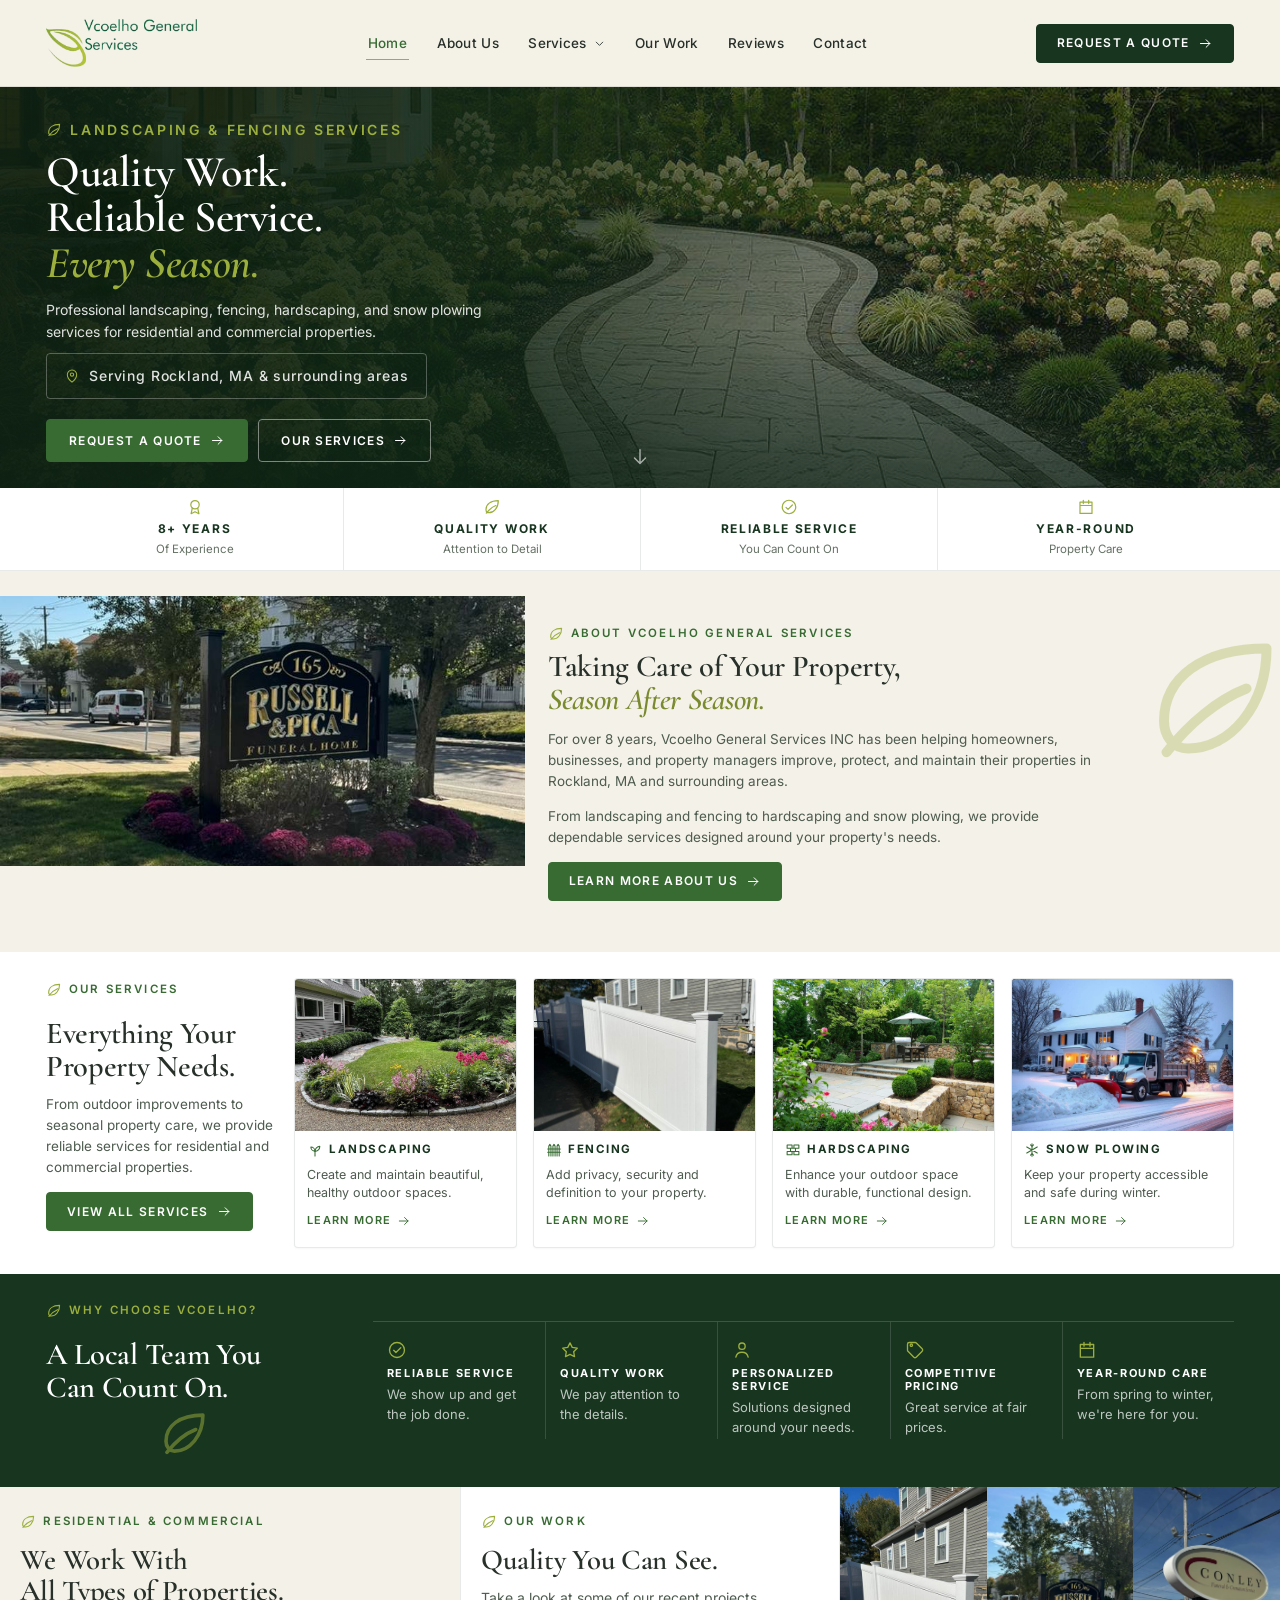
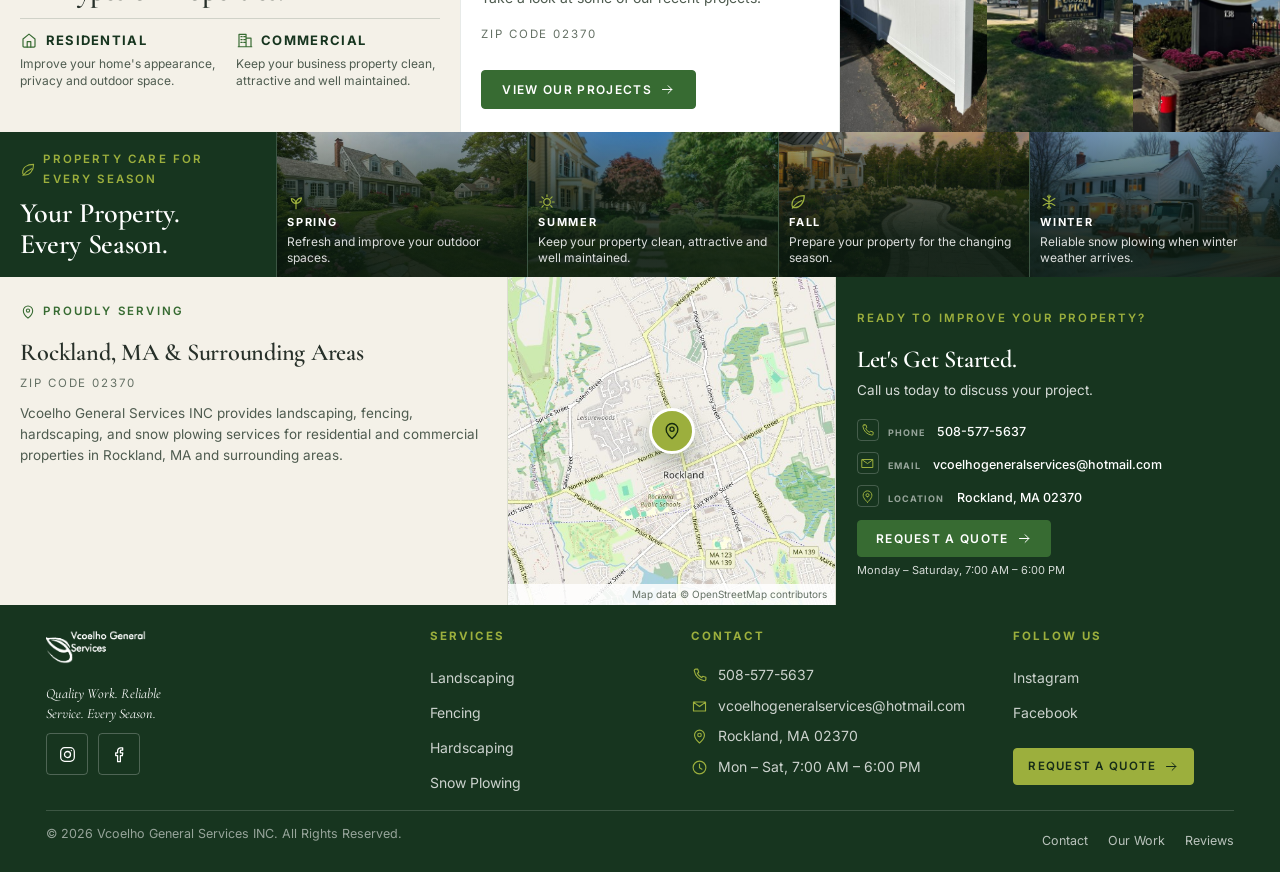
==== commit 787bbce8: "Swap fence-vcoelho.jpg for the client's new walkway photo, update alt text and gallery name" ====
--- a/index.html
+++ b/index.html
@@ -207,7 +207,7 @@
           <article class="service-card service-card--compact reveal reveal-d1">
             <div class="service-card-media">
               <img src="assets/images/fence-vcoelho.jpg" width="900" height="1200" loading="lazy" decoding="async"
-                   alt="Wooden privacy fence installed by Vcoelho General Services in Massachusetts">
+                   alt="White vinyl fence running alongside the paved walkway of a gray house">
             </div>
             <div class="service-card-body">
               <h3><svg class="icon" aria-hidden="true"><use href="#i-fence"></use></svg>Fencing</h3>
@@ -336,7 +336,7 @@
 
     <div class="band3-photos">
       <img src="assets/images/fence-vcoelho.jpg" width="900" height="1200" loading="lazy" decoding="async"
-           alt="Wooden privacy fence installed by Vcoelho General Services in Massachusetts">
+           alt="White vinyl fence running alongside the paved walkway of a gray house">
       <img src="assets/images/about-russell-pica.jpg" width="760" height="1013" loading="lazy" decoding="async"
            alt="Monument sign landscaped with seasonal mums and trimmed shrubs at Russell &amp; Pica Funeral Home in Rockland, Massachusetts">
       <img src="assets/images/conley.jpg" width="760" height="1013" loading="lazy" decoding="async"
